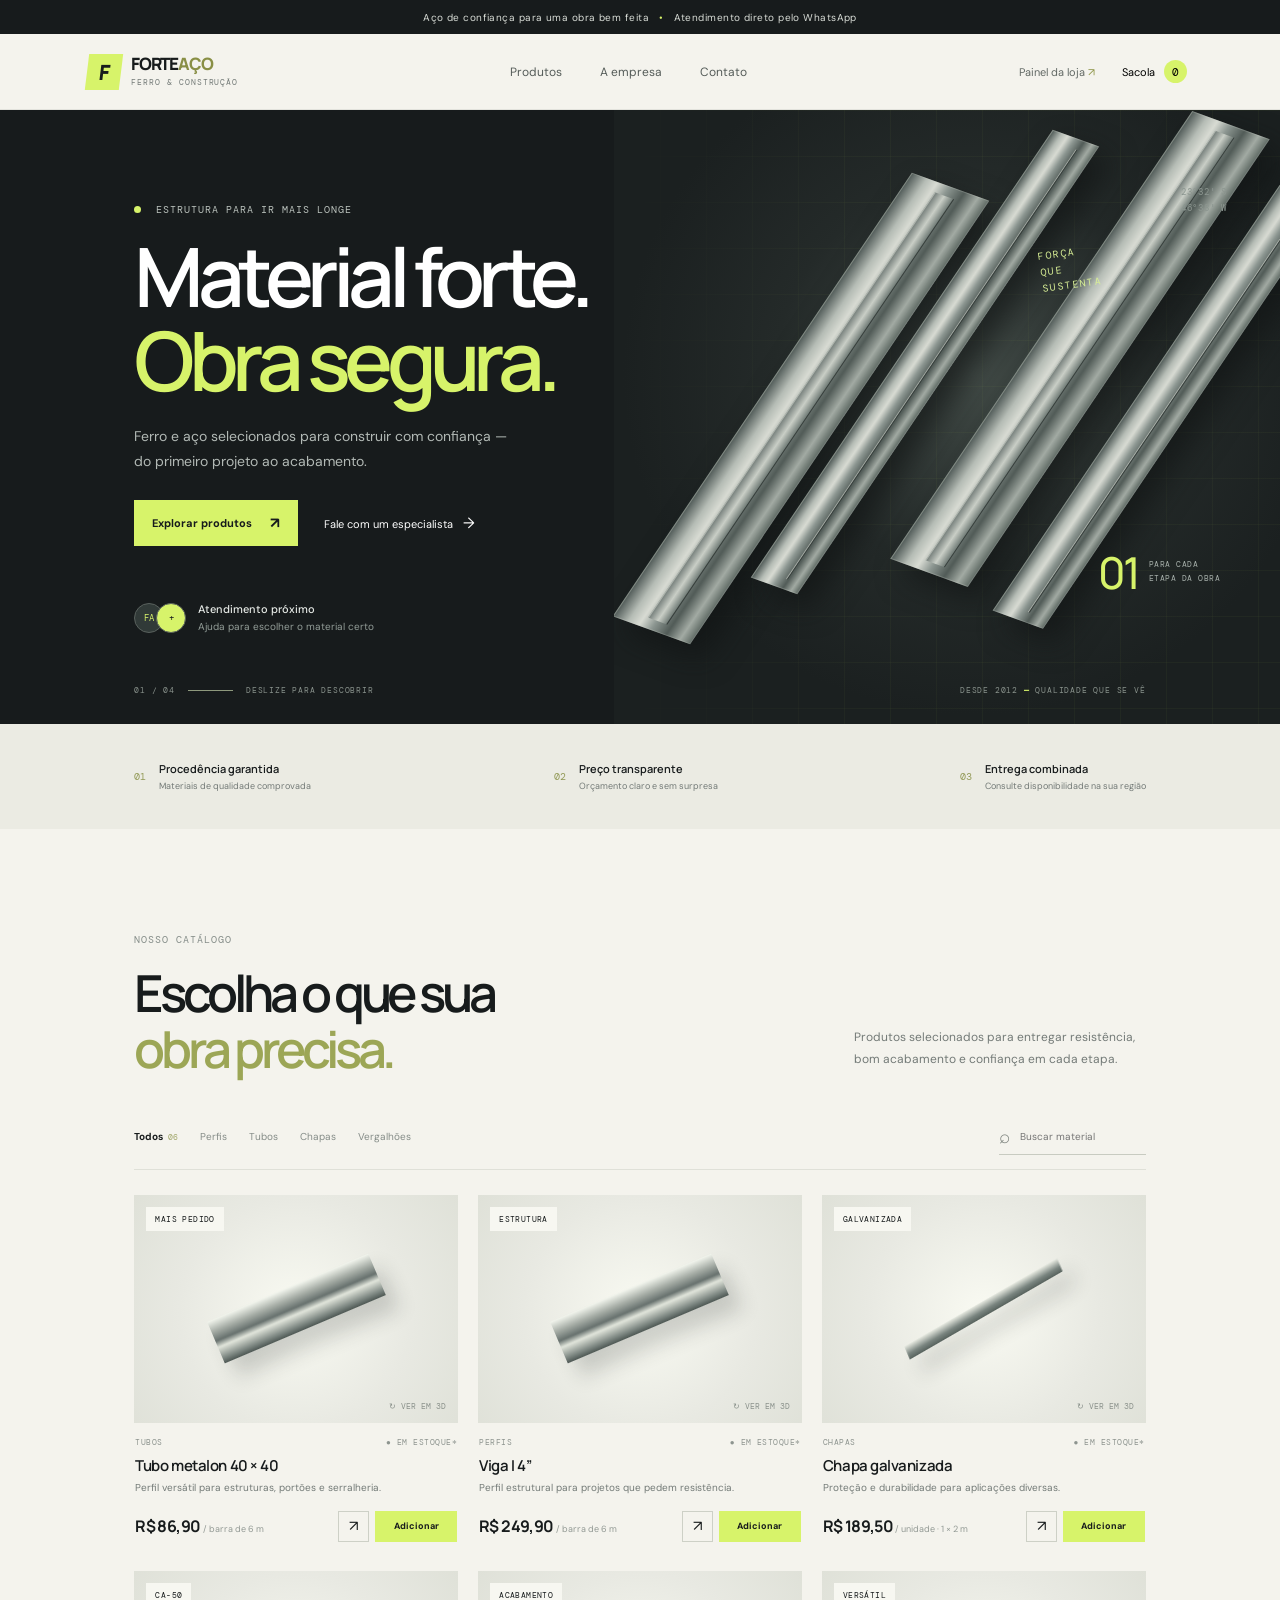
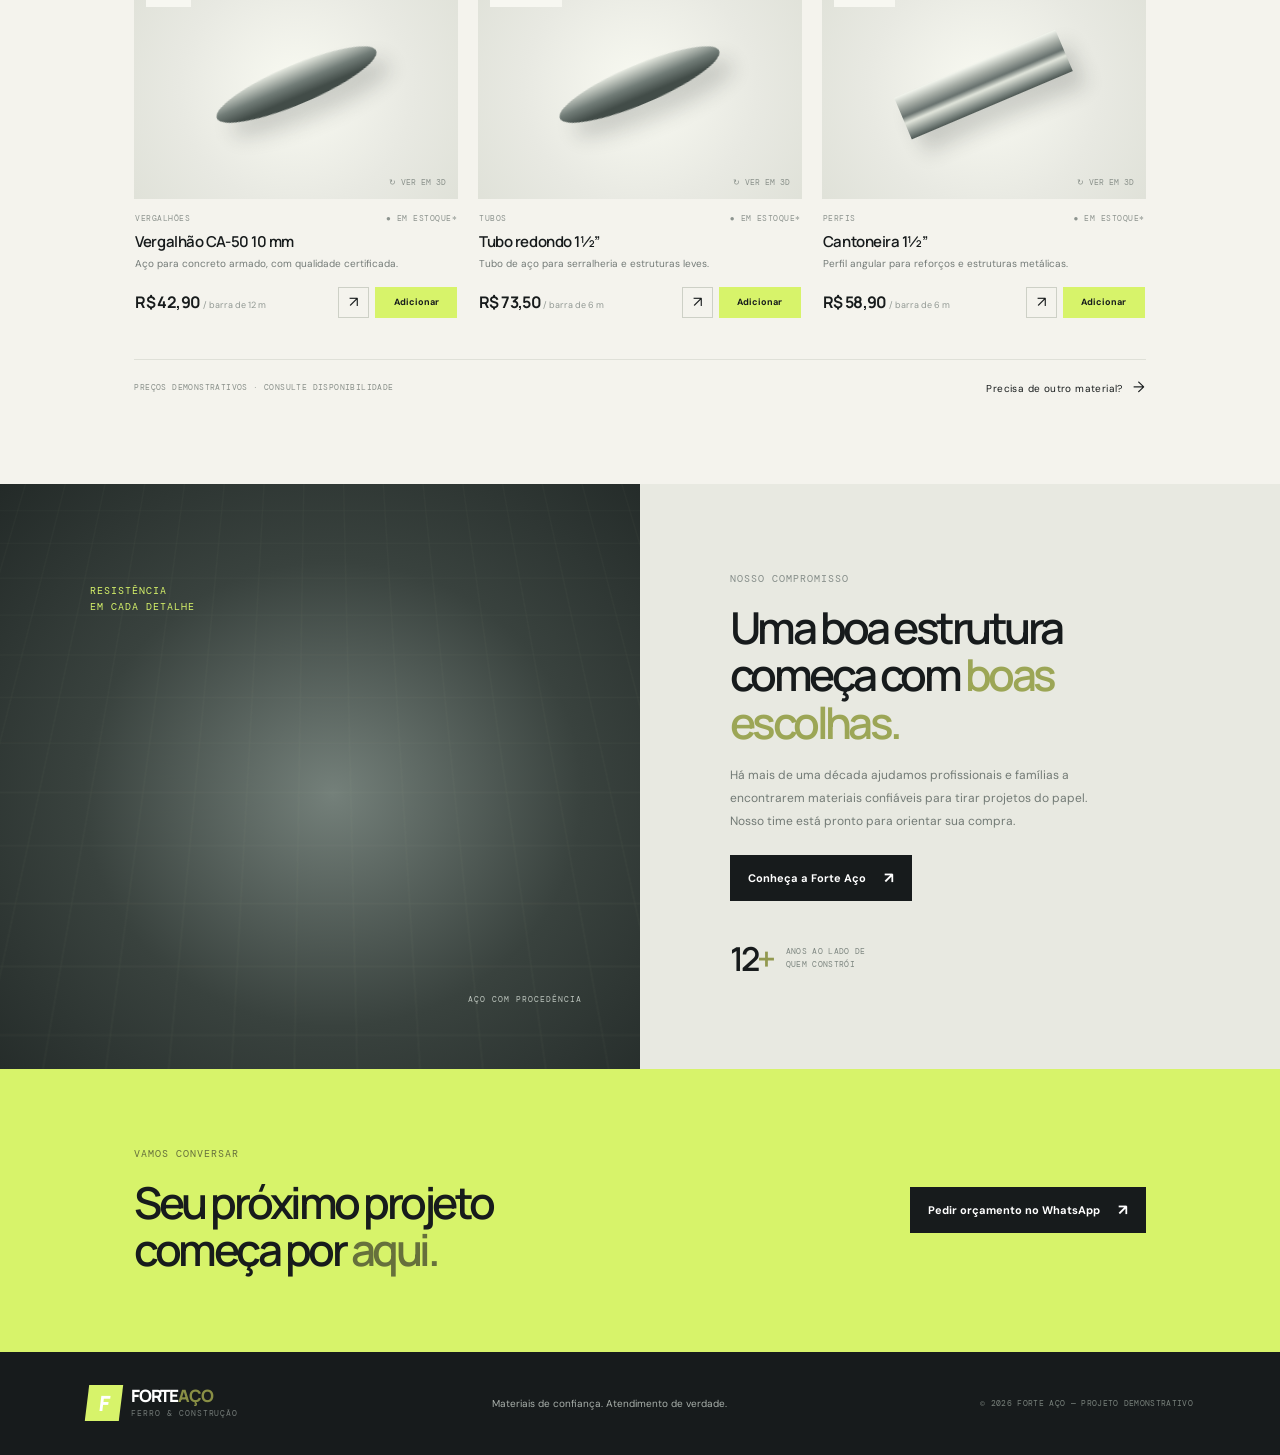
==== index.html @ 0de23368 "Adicionar arquivos iniciais da loja Forte Aço" ====
<!doctype html>
<html lang="pt-BR">
  <head>
    <meta charset="utf-8">
    <meta name="viewport" content="width=device-width, initial-scale=1">
    <meta name="theme-color" content="#171b1c">
    <meta name="description" content="Ferro e aço para sua obra: perfis, tubos, chapas e vergalhões.">
    <title>Forte Aço — materiais para construir</title>
    <link rel="stylesheet" href="style.css">
  </head>
  <body>
    <div class="announcement">
      Aço de confiança para uma obra bem feita <span>•</span> Atendimento direto pelo WhatsApp
    </div>
    <header class="site-header">
      <a class="brand" href="#inicio" aria-label="Forte Aço, início"><span class="brand-mark">F</span><span>FORTE<span class="brand-accent">AÇO</span><small>FERRO &amp; CONSTRUÇÃO</small></span></a>
      <nav class="main-nav" aria-label="Navegação principal">
        <a href="#catalogo">Produtos</a><a href="#sobre">A empresa</a><a href="#contato">Contato</a>
      </nav>
      <div class="header-actions">
        <a class="admin-link" href="admin.html">Painel da loja <span>↗</span></a><button class="cart-button" id="open-cart" aria-label="Abrir carrinho">Sacola <span id="cart-count">0</span></button><button class="menu-toggle" id="menu-toggle" aria-label="Abrir menu">☰</button>
      </div>
    </header>
    <main id="inicio">
      <section class="hero">
        <div class="hero-copy">
          <p class="eyebrow">
            <span></span> ESTRUTURA PARA IR MAIS LONGE
          </p>
          <h1>
            Material forte.<br><em>Obra segura.</em>
          </h1>
          <p class="hero-description">
            Ferro e aço selecionados para construir com confiança — do primeiro projeto ao acabamento.
          </p>
          <div class="hero-actions">
            <a class="button button-lime" href="#catalogo">Explorar produtos <span>↗</span></a><a class="text-link" href="#contato">Fale com um especialista <span>→</span></a>
          </div>
          <div class="hero-note">
            <div class="avatars">
              <span>FA</span><span>+</span>
            </div>
            <p>
              <strong>Atendimento próximo</strong><br>Ajuda para escolher o material certo
            </p>
          </div>
        </div>
        <div class="hero-art" aria-label="Ilustração tridimensional de perfis de aço">
          <div class="art-grid">
          </div>
          <div class="art-stamp">
            FORÇA<br>QUE<br>SUSTENTA
          </div>
          <div class="steel-beam beam-one">
          </div>
          <div class="steel-beam beam-two">
          </div>
          <div class="steel-beam beam-three">
          </div>
          <div class="steel-beam beam-four">
          </div>
          <div class="hero-coordinate">
            23°32' S<br>46°38' W
          </div>
          <div class="hero-counter">
            <strong>01</strong><span>PARA CADA<br>ETAPA DA OBRA</span>
          </div>
        </div>
        <div class="hero-bottom">
          <span>01 / 04</span><span class="scroll-line"></span><span>DESLIZE PARA DESCOBRIR</span><span class="hero-bottom-right">DESDE 2012 <b>—</b> QUALIDADE QUE SE VÊ</span>
        </div>
      </section>
      <section class="trust-strip" aria-label="Vantagens">
        <div>
          <span>01</span>
          <p>
            <strong>Procedência garantida</strong><small>Materiais de qualidade comprovada</small>
          </p>
        </div>
        <div>
          <span>02</span>
          <p>
            <strong>Preço transparente</strong><small>Orçamento claro e sem surpresa</small>
          </p>
        </div>
        <div>
          <span>03</span>
          <p>
            <strong>Entrega combinada</strong><small>Consulte disponibilidade na sua região</small>
          </p>
        </div>
      </section>
      <section class="catalog-section" id="catalogo">
        <div class="section-heading">
          <div>
            <p class="eyebrow">
              NOSSO CATÁLOGO
            </p>
            <h2>
              Escolha o que sua<br><em>obra precisa.</em>
            </h2>
          </div>
          <p class="section-intro">
            Produtos selecionados para entregar resistência, bom acabamento e confiança em cada etapa.
          </p>
        </div>
        <div class="catalog-toolbar">
          <div class="filters" id="filters">
            <button class="filter active" data-category="Todos">Todos <span>06</span></button><button class="filter" data-category="Perfis">Perfis</button><button class="filter" data-category="Tubos">Tubos</button><button class="filter" data-category="Chapas">Chapas</button><button class="filter" data-category="Vergalhões">Vergalhões</button>
          </div>
          <label class="search-box">
            <span>⌕</span><input id="search" type="search" placeholder="Buscar material" aria-label="Buscar material">
          </label>
        </div>
        <div class="product-grid" id="product-grid">
        </div>
        <div class="catalog-footer">
          <span>PREÇOS DEMONSTRATIVOS · CONSULTE DISPONIBILIDADE</span><a class="text-link" href="#contato">Precisa de outro material? <span>→</span></a>
        </div>
      </section>
      <section class="feature-section" id="sobre">
        <div class="feature-image">
          <div class="feature-tag">
            RESISTÊNCIA<br>EM CADA DETALHE
          </div>
          <div class="feature-cube">
            <i></i><i></i><i></i>
          </div>
          <span class="feature-image-label">AÇO COM PROCEDÊNCIA</span>
        </div>
        <div class="feature-copy">
          <p class="eyebrow">
            NOSSO COMPROMISSO
          </p>
          <h2>
            Uma boa estrutura<br>começa com <em>boas escolhas.</em>
          </h2>
          <p>
            Há mais de uma década ajudamos profissionais e famílias a encontrarem materiais confiáveis para tirar projetos do papel. Nosso time está pronto para orientar sua compra.
          </p>
          <a class="button button-dark" href="#contato">Conheça a Forte Aço <span>↗</span></a>
          <div class="feature-stat">
            <strong>12<span>+</span></strong><small>ANOS AO LADO DE<br>QUEM CONSTRÓI</small>
          </div>
        </div>
      </section>
      <section class="contact-section" id="contato">
        <div>
          <p class="eyebrow">
            VAMOS CONVERSAR
          </p>
          <h2>
            Seu próximo projeto<br>começa por <em>aqui.</em>
          </h2>
        </div>
        <a class="button button-lime whatsapp-link" href="#" target="_blank" rel="noreferrer">Pedir orçamento no WhatsApp <span>↗</span></a>
      </section>
    </main>
    <footer class="site-footer">
      <a class="brand brand-footer" href="#inicio"><span class="brand-mark">F</span><span>FORTE<span class="brand-accent">AÇO</span><small>FERRO &amp; CONSTRUÇÃO</small></span></a>
      <p>
        Materiais de confiança. Atendimento de verdade.
      </p>
      <span>© 2026 FORTE AÇO — PROJETO DEMONSTRATIVO</span>
    </footer>
    <div class="overlay" id="overlay" hidden>
    </div>
    <aside class="cart-drawer" id="cart-drawer" aria-label="Seu carrinho" aria-hidden="true">
      <div class="drawer-head">
        <div>
          <p class="eyebrow">
            SUA SELEÇÃO
          </p>
          <h2>
            Carrinho
          </h2>
        </div>
        <button class="icon-button" id="close-cart" aria-label="Fechar carrinho">×</button>
      </div>
      <div class="cart-items" id="cart-items">
      </div>
      <div class="cart-bottom">
        <div class="cart-total">
          <span>Subtotal estimado</span><strong id="cart-total">R$ 0,00</strong>
        </div>
        <p>
          Frete e disponibilidade serão confirmados no atendimento.
        </p>
        <button class="button button-lime" id="whatsapp-checkout">Preencher comanda <span>↗</span></button><button class="payment-note" id="payment-note">Pagamento combinado com o vendedor</button>
      </div>
    </aside>
    <section class="checkout-modal" id="checkout-modal" aria-hidden="true" aria-labelledby="checkout-title">
      <form class="checkout-card" id="checkout-form">
        <div class="drawer-head">
          <div>
            <p class="eyebrow">
              FINALIZAR PEDIDO
            </p>
            <h2 id="checkout-title">
              Dados para a comanda
            </h2>
          </div>
          <button type="button" class="icon-button" id="checkout-close" aria-label="Fechar comanda">×</button>
        </div>
        <p class="checkout-intro">
          Preencha seus dados. Vamos montar a comanda e abrir o WhatsApp do vendedor para você enviar o pedido.
        </p>
        <label>
          Nome completo<input name="customerName" autocomplete="name" maxlength="100" required placeholder="Seu nome">
        </label>
        <label>
          CPF<input name="cpf" inputmode="numeric" autocomplete="off" maxlength="14" required placeholder="000.000.000-00" aria-describedby="cpf-note"><small id="cpf-note">O CPF será incluído na mensagem do pedido e não ficará salvo neste site.</small>
        </label>
        <label>
          Telefone<input name="phone" type="tel" inputmode="tel" autocomplete="tel" maxlength="16" required placeholder="(00) 00000-0000">
        </label>
        <label>
          Forma de pagamento
          <select name="payment" required>
            <option value="">
              Selecione uma opção
            </option>
            <option>
              Pix (combinar com o vendedor)
            </option>
            <option>
              Cartão (combinar com o vendedor)
            </option>
            <option>
              Dinheiro (combinar com o vendedor)
            </option>
            <option>
              Outra forma (combinar com o vendedor)
            </option>
          </select>
        </label>
        <p class="privacy-note">
          Ao continuar, seus dados e o pedido serão inseridos na mensagem do WhatsApp do vendedor. O pagamento será tratado diretamente com ele; este site não cobra o cliente.
        </p>
        <div class="editor-actions">
          <button type="button" class="button button-outline" id="checkout-cancel">Voltar</button><button class="button button-lime" type="submit">Abrir WhatsApp <span>↗</span></button>
        </div>
      </form>
    </section>
    <div class="viewer-modal" id="viewer-modal" aria-hidden="true">
      <button class="viewer-close" id="viewer-close" aria-label="Fechar visualização">×</button>
      <div class="viewer-stage" id="viewer-stage">
        <div class="viewer-object">
          <i></i><i></i><i></i><i></i><i></i><i></i>
        </div>
      </div>
      <div class="viewer-info">
        <p class="eyebrow">
          VISUALIZAÇÃO INTERATIVA
        </p>
        <h2 id="viewer-title">
          Perfil de aço
        </h2>
        <p>
          Arraste o material para girar. Esta representação é ilustrativa e ajuda a explorar o produto em 3D.
        </p>
        <span>ARRASTE PARA GIRAR <b>↔</b></span>
      </div>
    </div>
    <div class="toast" id="toast" role="status">
    </div>
    <script src="app.js"></script>
  </body>
</html>
---- style.css ----
@import url('https://fonts.googleapis.com/css2?family=DM+Mono:wght@400;500&family=DM+Sans:wght@400;500;600;700&family=Manrope:wght@400;500;600;700;800&display=swap');
:root {
  --ink: #171b1c;
  --ink-soft: #252b2c;
  --muted: #737a77;
  --paper: #f4f3ed;
  --white: #fff;
  --lime: #d7f36a;
  --line: #dfe0d8;
  --mono: 'DM Mono',monospace;
  --sans: 'DM Sans',sans-serif;
  --display: 'Manrope',sans-serif
}
* {
  box-sizing: border-box
}
html {
  scroll-behavior: smooth
}
body {
  margin: 0;
  background: var(--paper);
  color: var(--ink);
  font-family: var(--sans);
  font-size: 15px;
  -webkit-font-smoothing: antialiased
}
a {
  color: inherit;
  text-decoration: none
}
button,input,select,textarea {
  font: inherit
}
button {
  cursor: pointer
}
.announcement {
  height: 34px;
  background: var(--ink);
  color: #d9ddd7;
  display: flex;
  justify-content: center;
  align-items: center;
  gap: 10px;
  font-size: 10px;
  letter-spacing: .045em
}
.announcement span {
  color: var(--lime)
}
.site-header {
  height: 76px;
  padding: 0 clamp(22px,6.8vw,104px);
  display: flex;
  align-items: center;
  justify-content: space-between;
  background: var(--paper);
  position: relative;
  z-index: 5;
  border-bottom: 1px solid rgba(23,27,28,.08)
}
.brand {
  display: flex;
  align-items: center;
  gap: 10px;
  font: 800 17px var(--display);
  letter-spacing: -.07em;
  line-height: .93
}
.brand-mark {
  display: grid;
  place-items: center;
  width: 34px;
  height: 36px;
  background: var(--lime);
  font: 800 21px var(--display);
  transform: skew(-7deg)
}
.brand-accent {
  color: #898f45
}
.brand small {
  display: block;
  margin-top: 5px;
  font: 400 8px var(--mono);
  letter-spacing: .12em;
  color: var(--muted)
}
.main-nav {
  display: flex;
  gap: 38px;
  font-size: 12px;
  color: #555c59
}
.main-nav a:hover,.admin-link:hover {
  color: #787f31
}
.header-actions {
  display: flex;
  align-items: center;
  gap: 21px
}
.admin-link {
  font-size: 11px;
  color: #626965
}
.admin-link span {
  color: #90974b
}
.cart-button {
  background: none;
  border: 0;
  font-size: 11px;
  display: flex;
  gap: 9px;
  align-items: center
}
.cart-button span {
  display: grid;
  place-items: center;
  background: var(--lime);
  height: 23px;
  min-width: 23px;
  padding: 0 5px;
  border-radius: 50%;
  font: 11px var(--mono)
}
.menu-toggle {
  display: none;
  background: none;
  border: 0;
  font-size: 20px
}
.hero {
  background: var(--ink);
  color: var(--white);
  min-height: 594px;
  position: relative;
  display: grid;
  grid-template-columns: 1fr 1fr;
  overflow: hidden;
  padding: 70px clamp(22px,10.5vw,160px) 89px clamp(22px,10.5vw,160px)
}
.hero-copy {
  position: relative;
  z-index: 2;
  padding-top: 23px
}
.eyebrow {
  font: 10px var(--mono);
  letter-spacing: .1em;
  color: #858d89;
  margin: 0 0 19px
}
.hero .eyebrow {
  color: #bbc2bd
}
.hero .eyebrow span,.admin-status span {
  display: inline-block;
  width: 7px;
  height: 7px;
  background: var(--lime);
  border-radius: 50%;
  margin-right: 8px
}
.hero h1,.section-heading h2,.feature-copy h2,.contact-section h2,.admin-welcome h1 {
  font: 600 clamp(48px,6.4vw,83px)/1.02 var(--display);
  letter-spacing: -.08em;
  margin: 0
}
.hero h1 em,.section-heading h2 em,.feature-copy h2 em,.contact-section h2 em,.admin-welcome h1 em {
  font-style: normal;
  color: var(--lime)
}
.hero-description {
  max-width: 390px;
  color: #b2b9b5;
  font-size: 14px;
  line-height: 1.8;
  margin: 22px 0 26px
}
.hero-actions {
  display: flex;
  align-items: center;
  gap: 26px
}
.button {
  min-height: 46px;
  padding: 0 18px;
  border: 0;
  display: inline-flex;
  align-items: center;
  justify-content: center;
  gap: 18px;
  font-size: 11px;
  font-weight: 700;
  transition: .2s
}
.button span {
  font-size: 15px
}
.button-lime {
  background: var(--lime);
  color: var(--ink)
}
.button-lime:hover {
  background: #e4fa91;
  transform: translateY(-2px)
}
.button-dark {
  background: var(--ink);
  color: var(--white)
}
.button-dark:hover {
  background: #303738;
  transform: translateY(-2px)
}
.button-outline {
  background: transparent;
  border: 1px solid var(--line)
}
.text-link {
  font-size: 11px;
  color: inherit
}
.text-link span {
  font-size: 15px;
  margin-left: 7px
}
.hero-note {
  display: flex;
  align-items: center;
  gap: 12px;
  margin-top: 54px
}
.avatars {
  display: flex
}
.avatars span {
  width: 30px;
  height: 30px;
  border-radius: 50%;
  display: grid;
  place-items: center;
  font: 9px var(--mono);
  background: #313a38;
  color: var(--lime);
  border: 1px solid #59615d
}
.avatars span+span {
  margin-left: -8px;
  background: var(--lime);
  color: var(--ink)
}
.hero-note p {
  margin: 0;
  color: #939d98;
  font-size: 10px;
  line-height: 1.65
}
.hero-note strong {
  color: #e6eae6;
  font-size: 11px;
  font-weight: 500
}
.hero-art {
  position: absolute;
  right: 0;
  top: 0;
  width: 52%;
  height: 100%;
  overflow: hidden;
  background: radial-gradient(ellipse at 54% 43%,#424b47 0%,#242a29 39%,#1b2020 69%)
}
.art-grid {
  position: absolute;
  inset: 0;
  opacity: .25;
  background-image: linear-gradient(rgba(211,243,106,.15) 1px,transparent 1px),linear-gradient(90deg,rgba(211,243,106,.15) 1px,transparent 1px);
  background-size: 46px 46px;
  mask-image: linear-gradient(90deg,transparent,#000 38%)
}
.steel-beam {
  position: absolute;
  width: 80px;
  height: 480px;
  background: linear-gradient(90deg,#555f5c 0,#b5bcb5 19%,#d8dbd3 33%,#8c9691 49%,#515b57 69%,#a2aaa3 87%,#65706a);
  box-shadow: 18px 10px 28px #101414aa;
  transform: rotate(34deg) skewY(-14deg);
  border: 1px solid #cbd0c640
}
.steel-beam:after {
  content: '';
  position: absolute;
  inset: 10px 29px;
  background: linear-gradient(90deg,#7a837f,#c9cec6,#727d78);
  border-left: 1px solid #e5e8df80;
  border-right: 1px solid #373f3c
}
.beam-one {
  left: 22%;
  top: 5%;
  height: 535px
}
.beam-two {
  left: 43%;
  top: -3%;
  height: 540px;
  width: 48px
}
.beam-three {
  left: 64%;
  top: -5%;
  height: 540px
}
.beam-four {
  left: 79%;
  top: 4%;
  height: 530px;
  width: 52px
}
.art-stamp {
  position: absolute;
  right: 27%;
  top: 22%;
  font: 10px/1.6 var(--mono);
  letter-spacing: .15em;
  color: #d8ef95;
  z-index: 1;
  transform: rotate(-8deg)
}
.hero-coordinate {
  position: absolute;
  right: 8%;
  top: 12%;
  font: 9px/1.8 var(--mono);
  letter-spacing: .08em;
  color: #8c9690
}
.hero-counter {
  position: absolute;
  right: 9%;
  bottom: 20%;
  display: flex;
  align-items: center;
  gap: 11px
}
.hero-counter strong {
  font: 500 44px var(--display);
  letter-spacing: -.07em;
  color: var(--lime)
}
.hero-counter span {
  font: 8px/1.7 var(--mono);
  letter-spacing: .06em;
  color: #a6afaa
}
.hero-bottom {
  position: absolute;
  left: clamp(22px,10.5vw,160px);
  right: clamp(22px,10.5vw,160px);
  bottom: 29px;
  display: flex;
  align-items: center;
  gap: 13px;
  color: #89928c;
  font: 8px var(--mono);
  letter-spacing: .1em
}
.scroll-line {
  display: inline-block;
  width: 45px;
  height: 1px;
  background: #8e997d
}
.hero-bottom-right {
  margin-left: auto
}
.hero-bottom-right b {
  color: var(--lime)
}
.trust-strip {
  min-height: 105px;
  background: #ebebe3;
  padding: 23px clamp(22px,10.5vw,160px);
  display: flex;
  justify-content: space-between;
  align-items: center;
  gap: 25px
}
.trust-strip>div {
  display: flex;
  align-items: center;
  gap: 13px
}
.trust-strip>div>span {
  font: 10px var(--mono);
  color: #929956
}
.trust-strip p {
  margin: 0
}
.trust-strip strong,.trust-strip small {
  display: block
}
.trust-strip strong {
  font: 600 11px var(--display)
}
.trust-strip small {
  font-size: 9px;
  color: var(--muted);
  margin-top: 4px
}
.catalog-section {
  padding: 104px clamp(22px,10.5vw,160px) 87px
}
.section-heading {
  display: flex;
  justify-content: space-between;
  align-items: end
}
.section-heading h2,.feature-copy h2,.contact-section h2 {
  font-size: 51px;
  line-height: 1.08
}
.section-heading h2 em,.feature-copy h2 em,.contact-section h2 em {
  color: #9ca656
}
.section-intro {
  max-width: 290px;
  font-size: 12px;
  line-height: 1.8;
  color: var(--muted);
  margin: 0 2px 5px 20px
}
.catalog-toolbar {
  margin-top: 43px;
  display: flex;
  align-items: center;
  justify-content: space-between;
  border-bottom: 1px solid var(--line);
  padding-bottom: 14px
}
.filters {
  display: flex;
  gap: 22px
}
.filter {
  border: 0;
  background: none;
  padding: 0;
  color: #858c88;
  font-size: 10px
}
.filter.active {
  color: var(--ink);
  font-weight: 700
}
.filter span {
  font: 8px var(--mono);
  margin-left: 3px;
  color: #a1a66a
}
.search-box {
  display: flex;
  align-items: center;
  gap: 8px;
  border-bottom: 1px solid #c8cbc1;
  padding: 5px 0;
  color: #7d837e
}
.search-box span {
  font-size: 19px
}
.search-box input {
  width: 128px;
  border: 0;
  outline: 0;
  background: transparent;
  font-size: 10px
}
.product-grid {
  display: grid;
  grid-template-columns: repeat(3,1fr);
  gap: 29px 20px;
  margin-top: 25px
}
.product-card {
  min-width: 0
}
.product-visual {
  position: relative;
  height: 228px;
  background: #e8e9e1;
  display: grid;
  place-items: center;
  overflow: hidden;
  cursor: pointer
}
.product-visual:before {
  content: '';
  position: absolute;
  inset: 0;
  background: radial-gradient(circle at 50% 52%,#f9faf2 0,#e8e9e2 58%,#dfe1d8 100%)
}
.product-visual:hover .visual-steel {
  transform: rotate(-26deg) rotateY(38deg) translateY(-6px)
}
.product-badge {
  position: absolute;
  left: 12px;
  top: 12px;
  background: #f7f7f1;
  padding: 7px 9px;
  font: 8px var(--mono);
  letter-spacing: .05em;
  z-index: 2
}
.visual-hint {
  position: absolute;
  right: 12px;
  bottom: 12px;
  font: 8px var(--mono);
  color: #8a918b
}
.visual-steel {
  position: relative;
  z-index: 1;
  width: 185px;
  height: 45px;
  background: linear-gradient(180deg,#f2f5ed 0,#a6ada6 25%,#67716e 47%,#e1e5db 62%,#7b8580 88%,#4e5854);
  box-shadow: 8px 18px 20px #252b2c31;
  transform: rotate(-23deg) rotateY(19deg);
  transition: .5s;
  transform-style: preserve-3d
}
.visual-steel:before,.visual-steel:after {
  content: '';
  position: absolute;
  left: -12px;
  width: calc(100% + 24px);
  height: 21px;
  background: linear-gradient(90deg,#46514c,#d2d7ce 15%,#909a94 47%,#d1d6cd 70%,#56615c);
  transform: translateZ(-16px);
  box-shadow: 0 4px 7px #252b2c25
}
.visual-steel:before {
  top: -18px
}
.visual-steel:after {
  bottom: -18px
}
.visual-steel.round {
  width: 183px;
  height: 39px;
  border-radius: 50%;
  background: linear-gradient(180deg,#e3e7de,#727d78 47%,#424c48 80%)
}
.visual-steel.flat {
  width: 175px;
  height: 14px;
  background: linear-gradient(180deg,#e5e8df,#7a8580 60%,#57625d);
  transform: rotate(-23deg) skewY(-7deg)
}
.visual-steel.mesh {
  background: repeating-linear-gradient(0deg,#78827d 0px,#77817b 2px,#c2c9be 4px,#666f6a 6px);
  height: 25px
}
.product-copy {
  padding: 14px 1px 0
}
.product-meta {
  display: flex;
  justify-content: space-between;
  align-items: center;
  font: 8px var(--mono);
  letter-spacing: .06em;
  color: #8d948f
}
.product-copy h3 {
  font: 600 15px var(--display);
  letter-spacing: -.03em;
  margin: 8px 0 5px
}
.product-copy>p {
  font-size: 10px;
  color: var(--muted);
  margin: 0
}
.product-purchase {
  display: flex;
  align-items: center;
  justify-content: space-between;
  margin-top: 17px
}
.product-price {
  font: 700 16px var(--display);
  letter-spacing: -.04em
}
.product-price small {
  font: 9px var(--sans);
  color: #929994;
  letter-spacing: 0
}
.product-actions {
  display: flex;
  gap: 6px
}
.small-button {
  width: 31px;
  height: 31px;
  border: 1px solid #cdd0c6;
  background: transparent;
  color: var(--ink);
  font-size: 15px
}
.small-button:hover {
  background: var(--lime);
  border-color: var(--lime)
}
.catalog-footer {
  display: flex;
  justify-content: space-between;
  align-items: center;
  border-top: 1px solid var(--line);
  margin-top: 41px;
  padding-top: 17px;
  color: #8a918b;
  font: 8px var(--mono);
  letter-spacing: .05em
}
.catalog-footer .text-link {
  font: 10px var(--sans);
  color: var(--ink)
}
.feature-section {
  display: grid;
  grid-template-columns: 1fr 1fr;
  min-height: 482px;
  background: #e8e9e1
}
.feature-image {
  min-height: 482px;
  position: relative;
  overflow: hidden;
  background: radial-gradient(ellipse at 52% 53%,#74807a,#39423e 53%,#232a28 100%)
}
.feature-image:before {
  content: '';
  position: absolute;
  inset: 0;
  opacity: .25;
  background-image: linear-gradient(#c9d79d1c 1px,transparent 1px),linear-gradient(90deg,#c9d79d1c 1px,transparent 1px);
  background-size: 38px 38px;
  transform: perspective(300px) rotateX(13deg) scale(1.35)
}
.feature-cube {
  position: absolute;
  left: 50%;
  top: 50%;
  width: 176px;
  height: 176px;
  transform: translate(-50%,-50%) rotate(-28deg) skewY(7deg);
  transform-style: preserve-3d;
  filter: drop-shadow(22px 25px 14px #1015136b)
}
.feature-cube i {
  position: absolute;
  inset: 0;
  border: 17px solid #aeb8ae;
  background: linear-gradient(135deg,#c8d0c4 0,#69756f 48%,#47534e 100%)
}
.feature-cube i:nth-child(2) {
  transform: translateZ(28px);
  border-color: #d6ddd1
}
.feature-cube i:nth-child(3) {
  transform: translateZ(-28px);
  border-color: #6a746f
}
.feature-cube i:nth-child(n+4) {
  inset: 18px;
  border-width: 8px;
  border-color: #38423e;
  transform: rotate(45deg) scale(.62)
}
.feature-tag {
  position: absolute;
  left: 14%;
  top: 17%;
  font: 10px/1.6 var(--mono);
  color: var(--lime);
  letter-spacing: .1em
}
.feature-image-label {
  position: absolute;
  right: 9%;
  bottom: 11%;
  font: 8px var(--mono);
  color: #bdc5be;
  letter-spacing: .13em
}
.feature-copy {
  position: relative;
  padding: 88px clamp(30px,7vw,102px);
  align-self: center
}
.feature-copy h2 {
  font-size: 44px
}
.feature-copy>p:not(.eyebrow) {
  max-width: 390px;
  color: #727a75;
  font-size: 12px;
  line-height: 1.9;
  margin: 18px 0 22px
}
.feature-stat {
  display: flex;
  align-items: center;
  gap: 12px;
  margin-top: 35px
}
.feature-stat strong {
  font: 600 33px var(--display);
  letter-spacing: -.08em
}
.feature-stat strong span {
  color: #929950
}
.feature-stat small {
  font: 8px/1.6 var(--mono);
  color: #7e8781;
  letter-spacing: .04em
}
.contact-section {
  padding: 78px clamp(22px,10.5vw,160px);
  display: flex;
  align-items: center;
  justify-content: space-between;
  background: #d7f36a
}
.contact-section .eyebrow {
  color: #66703c
}
.contact-section h2 {
  font-size: 44px
}
.contact-section h2 em {
  color: #66703c
}
.contact-section .button {
  background: var(--ink);
  color: var(--white)
}
.site-footer {
  padding: 32px clamp(22px,6.8vw,104px);
  min-height: 103px;
  background: var(--ink);
  color: #aab1ac;
  display: flex;
  justify-content: space-between;
  align-items: center
}
.brand-footer {
  color: #fff
}
.site-footer>p {
  font-size: 10px
}
.site-footer>span {
  font: 8px var(--mono);
  letter-spacing: .04em;
  color: #78817b
}
.overlay {
  position: fixed;
  inset: 0;
  background: #101413a8;
  z-index: 10
}
.cart-drawer {
  position: fixed;
  right: 0;
  top: 0;
  height: 100%;
  width: min(440px,100%);
  background: var(--paper);
  z-index: 11;
  padding: 28px;
  display: flex;
  flex-direction: column;
  transform: translateX(103%);
  transition: transform .3s ease
}
.cart-drawer.open {
  transform: translateX(0)
}
.drawer-head {
  display: flex;
  justify-content: space-between;
  align-items: center;
  border-bottom: 1px solid var(--line);
  padding-bottom: 17px
}
.drawer-head .eyebrow {
  margin-bottom: 7px
}
.drawer-head h2 {
  font: 600 24px var(--display);
  margin: 0;
  letter-spacing: -.06em
}
.icon-button {
  border: 0;
  background: none;
  font-size: 26px;
  line-height: 1;
  color: #555
}
.cart-items {
  overflow: auto;
  flex: 1
}
.cart-row {
  display: grid;
  grid-template-columns: 55px 1fr auto;
  gap: 12px;
  align-items: center;
  padding: 16px 0;
  border-bottom: 1px solid var(--line)
}
.cart-thumb {
  width: 55px;
  height: 50px;
  background: #e6e8df;
  display: grid;
  place-items: center;
  color: #68726e;
  font-size: 17px
}
.cart-row h3 {
  font: 600 11px var(--display);
  margin: 0 0 5px
}
.cart-row p {
  font-size: 9px;
  color: var(--muted);
  margin: 0
}
.qty-control {
  display: flex;
  align-items: center;
  gap: 8px;
  margin-top: 8px
}
.qty-control button {
  border: 1px solid var(--line);
  background: transparent;
  width: 21px;
  height: 21px
}
.cart-row>strong {
  font: 600 11px var(--display)
}
.cart-bottom {
  border-top: 1px solid var(--line);
  padding-top: 17px
}
.cart-total {
  display: flex;
  justify-content: space-between;
  font-size: 11px
}
.cart-total strong {
  font: 700 19px var(--display)
}
.cart-bottom>p {
  color: var(--muted);
  font-size: 9px;
  margin: 10px 0 17px
}
.cart-bottom .button {
  width: 100%
}
.payment-note {
  display: block;
  border: 0;
  background: none;
  margin: 13px auto 0;
  color: #868d88;
  font-size: 9px;
  text-decoration: underline
}
.viewer-modal {
  position: fixed;
  z-index: 13;
  inset: 0;
  background: var(--paper);
  display: none;
  grid-template-columns: 1.3fr .7fr;
  align-items: center;
  padding: 50px 9vw
}
.viewer-modal.open {
  display: grid
}
.viewer-close {
  position: absolute;
  right: 35px;
  top: 30px;
  border: 0;
  background: none;
  font-size: 30px
}
.viewer-stage {
  height: 75vh;
  min-height: 360px;
  display: grid;
  place-items: center;
  perspective: 1000px;
  background: radial-gradient(circle,#fbfcf5,#e2e4db 70%);
  overflow: hidden;
  cursor: grab
}
.viewer-stage:active {
  cursor: grabbing
}
.viewer-object {
  position: relative;
  width: 150px;
  height: 360px;
  transform-style: preserve-3d;
  transform: rotateX(-18deg) rotateY(-31deg);
  transition: transform .08s linear
}
.viewer-object i {
  position: absolute;
  inset: 0;
  background: linear-gradient(90deg,#5b6661,#e0e5da 22%,#959e98 48%,#e1e5dc 71%,#56615c);
  transform: translateZ(28px)
}
.viewer-object i:nth-child(2) {
  transform: rotateY(90deg) translateZ(122px);
  width: 56px;
  background: linear-gradient(90deg,#59635e,#bac2b9,#65706a)
}
.viewer-object i:nth-child(3) {
  transform: rotateY(-90deg) translateZ(28px);
  width: 56px;
  background: linear-gradient(90deg,#424d48,#a7b0a6,#53605a)
}
.viewer-object i:nth-child(4) {
  transform: rotateY(180deg) translateZ(28px)
}
.viewer-object i:nth-child(5) {
  transform: rotateX(90deg) translateZ(28px);
  height: 56px;
  top: -28px;
  background: #c0c8be
}
.viewer-object i:nth-child(6) {
  transform: rotateX(-90deg) translateZ(332px);
  height: 56px;
  top: auto;
  bottom: -28px;
  background: #67726c
}
.viewer-info {
  padding: 30px 20px 30px 55px
}
.viewer-info h2 {
  font: 600 32px var(--display);
  margin: 0 0 12px;
  letter-spacing: -.06em
}
.viewer-info>p:not(.eyebrow) {
  font-size: 12px;
  color: var(--muted);
  line-height: 1.8;
  max-width: 320px
}
.viewer-info>span {
  display: block;
  margin-top: 37px;
  font: 9px var(--mono);
  letter-spacing: .05em;
  color: #777f79
}
.viewer-info>span b {
  color: #a2a85f;
  margin-left: 9px
}
.toast {
  position: fixed;
  z-index: 20;
  left: 50%;
  bottom: 25px;
  transform: translate(-50%,20px);
  padding: 12px 17px;
  background: var(--ink);
  color: white;
  font-size: 11px;
  opacity: 0;
  pointer-events: none;
  transition: .25s
}
.toast.show {
  opacity: 1;
  transform: translate(-50%,0)
}
.admin-body {
  min-height: 100vh
}
.admin-header {
  background: var(--ink);
  color: white;
  border: 0
}
.admin-header .brand-accent {
  color: var(--lime)
}
.admin-header .brand small {
  color: #9ca59f
}
.admin-header .admin-link {
  color: #d5dbd6
}
.admin-main {
  max-width: 1040px;
  margin: 0 auto;
  padding: 76px 24px 90px
}
.admin-welcome {
  display: flex;
  align-items: end;
  justify-content: space-between
}
.admin-welcome h1 {
  font-size: 57px
}
.admin-welcome h1 em {
  color: #9ca656
}
.admin-welcome>div>p:not(.eyebrow) {
  max-width: 460px;
  font-size: 12px;
  line-height: 1.8;
  color: var(--muted);
  margin: 14px 0 0
}
.admin-status {
  font: 9px var(--mono);
  letter-spacing: .04em;
  color: #6e766f;
  padding-bottom: 10px
}
.admin-status span {
  background: #a9bd55
}
.demo-banner {
  margin: 29px 0;
  background: #e6ebd4;
  border-left: 3px solid #9ca656;
  padding: 14px 17px;
  display: flex;
  gap: 18px;
  align-items: center;
  font-size: 10px;
  color: #676e57
}
.demo-banner strong {
  white-space: nowrap;
  color: #333921;
  font-size: 11px
}
.admin-card {
  background: #fff;
  padding: 27px 30px
}
.admin-card-heading {
  display: flex;
  align-items: center;
  justify-content: space-between;
  padding-bottom: 17px;
  border-bottom: 1px solid var(--line)
}
.admin-card-heading .eyebrow {
  margin-bottom: 7px
}
.admin-card-heading h2 {
  font: 600 24px var(--display);
  margin: 0;
  letter-spacing: -.06em
}
.admin-card-heading h2 span {
  font: 10px var(--mono);
  color: #90984c;
  margin-left: 5px
}
.admin-product-row {
  display: grid;
  grid-template-columns: 58px 1fr 110px 80px 105px;
  align-items: center;
  gap: 14px;
  padding: 13px 0;
  border-bottom: 1px solid #ecece6
}
.admin-thumb {
  width: 58px;
  height: 48px;
  background: #e9ebe2;
  display: grid;
  place-items: center;
  overflow: hidden;
  color: #8a938d;
  font-size: 16px
}
.admin-thumb img {
  width: 100%;
  height: 100%;
  object-fit: cover
}
.admin-product-name {
  font: 600 12px var(--display)
}
.admin-product-name small {
  display: block;
  font: 9px var(--sans);
  color: #909791;
  margin-top: 4px
}
.admin-product-price {
  font: 600 12px var(--display)
}
.admin-product-price small {
  display: block;
  font: 9px var(--sans);
  color: #929994;
  margin-top: 3px
}
.row-actions {
  display: flex;
  gap: 6px;
  justify-content: flex-end
}
.row-actions button {
  width: 30px;
  height: 30px;
  border: 1px solid var(--line);
  background: white;
  color: #626a64
}
.row-actions button:hover {
  background: var(--lime)
}
.admin-learning {
  display: flex;
  gap: 18px;
  align-items: flex-start;
  margin-top: 28px;
  padding: 23px;
  background: #e9eae2
}
.learning-icon {
  font-size: 25px;
  color: #92994e
}
.admin-learning .eyebrow {
  margin: 3px 0 8px
}
.admin-learning h2 {
  font: 600 17px var(--display);
  margin: 0
}
.admin-learning div>p:last-child {
  font-size: 10px;
  line-height: 1.8;
  color: var(--muted);
  max-width: 620px;
  margin: 8px 0 0
}
.editor-modal {
  display: none;
  position: fixed;
  z-index: 15;
  inset: 0;
  background: #131817aa;
  align-items: center;
  justify-content: center;
  padding: 20px
}
.editor-modal.open {
  display: flex
}
.editor-card {
  width: min(540px,100%);
  max-height: 90vh;
  overflow: auto;
  background: var(--paper);
  padding: 25px
}
.editor-card>.drawer-head {
  margin-bottom: 19px
}
.editor-card label {
  display: block;
  font-size: 10px;
  font-weight: 700;
  margin-bottom: 13px
}
.editor-card input,.editor-card select,.editor-card textarea {
  display: block;
  width: 100%;
  margin-top: 6px;
  border: 1px solid #d7d9d0;
  background: #fff;
  padding: 11px;
  font-size: 11px;
  outline: 0
}
.editor-card input:focus,.editor-card select:focus,.editor-card textarea:focus {
  border-color: #9ca656
}
.editor-card textarea {
  resize: vertical
}
.editor-row {
  display: grid;
  grid-template-columns: 1fr 1fr;
  gap: 12px
}
.upload-label input {
  padding: 8px
}
.upload-label small {
  display: block;
  font-size: 9px;
  font-weight: 400;
  color: var(--muted);
  margin-top: 6px
}
.editor-actions {
  display: flex;
  justify-content: flex-end;
  gap: 9px;
  margin-top: 20px
}
@media (max-width:800px) {
  .site-header {
    padding: 0 23px
  }
  .main-nav {
    gap: 20px
  }
  .hero {
    padding-left: 8vw
  }
  .hero-bottom {
    left: 8vw
  }
  .hero-art {
    width: 54%;
    opacity: .83
  }
  .hero h1 {
    font-size: 64px
  }
  .trust-strip {
    padding-left: 8vw;
    padding-right: 8vw
  }
  .catalog-section {
    padding: 80px 8vw
  }
  .product-grid {
    grid-template-columns: repeat(2,1fr)
  }
  .feature-copy {
    padding: 55px 7vw
  }
  .feature-copy h2 {
    font-size: 36px
  }
  .contact-section {
    padding: 65px 8vw
  }
  .site-footer {
    padding: 27px 5vw
  }
  .admin-main {
    padding-top: 55px
  }
}
@media (max-width:580px) {
  .announcement {
    font-size: 8px
  }
  .site-header {
    height: 66px;
    padding: 0 17px
  }
  .main-nav {
    display: none;
    position: absolute;
    left: 0;
    right: 0;
    top: 66px;
    background: var(--paper);
    padding: 18px;
    flex-direction: column;
    gap: 17px;
    border-bottom: 1px solid var(--line)
  }
  .main-nav.open {
    display: flex
  }
  .header-actions {
    gap: 13px
  }
  .admin-link {
    font-size: 0
  }
  .admin-link span {
    font-size: 14px
  }
  .menu-toggle {
    display: block
  }
  .hero {
    min-height: 690px;
    padding: 61px 23px 85px;
    display: block
  }
  .hero-copy {
    padding-top: 5px
  }
  .hero h1 {
    font-size: 59px
  }
  .hero-description {
    font-size: 12px;
    max-width: 330px
  }
  .hero-actions {
    gap: 16px
  }
  .hero-actions .button {
    padding: 0 13px
  }
  .hero-actions .text-link {
    font-size: 9px
  }
  .hero-note {
    margin-top: 28px
  }
  .hero-art {
    top: 310px;
    width: 100%;
    height: 360px;
    opacity: .72
  }
  .steel-beam {
    height: 400px
  }
  .beam-one {
    left: 10%;
    top: -3%
  }
  .beam-two {
    left: 34%;
    top: -8%
  }
  .beam-three {
    left: 58%;
    top: -6%
  }
  .beam-four {
    left: 78%;
    top: 0
  }
  .art-stamp {
    top: 31%;
    right: 27%
  }
  .hero-counter {
    bottom: 13%
  }
  .hero-bottom {
    left: 23px;
    right: 23px;
    bottom: 19px
  }
  .hero-bottom-right {
    display: none
  }
  .trust-strip {
    padding: 22px 23px;
    display: grid;
    grid-template-columns: 1fr;
    gap: 16px
  }
  .trust-strip>div {
    gap: 12px
  }
  .catalog-section {
    padding: 66px 20px
  }
  .section-heading {
    display: block
  }
  .section-heading h2 {
    font-size: 43px
  }
  .section-intro {
    margin: 15px 0 0;
    max-width: 340px;
    font-size: 11px
  }
  .catalog-toolbar {
    margin-top: 29px;
    align-items: flex-end;
    gap: 15px
  }
  .filters {
    gap: 13px;
    overflow: auto;
    padding-bottom: 3px;
    max-width: 72%
  }
  .filter {
    white-space: nowrap;
    font-size: 9px
  }
  .search-box input {
    width: 75px
  }
  .product-grid {
    grid-template-columns: 1fr 1fr;
    gap: 22px 12px
  }
  .product-visual {
    height: 165px
  }
  .visual-steel {
    width: 130px
  }
  .product-copy h3 {
    font-size: 12px
  }
  .product-copy>p {
    font-size: 9px;
    min-height: 26px
  }
  .product-meta {
    font-size: 7px
  }
  .product-price {
    font-size: 13px
  }
  .product-price small {
    font-size: 8px
  }
  .product-purchase {
    align-items: flex-end
  }
  .product-actions {
    gap: 3px
  }
  .small-button {
    width: 27px;
    height: 27px
  }
  .catalog-footer {
    font-size: 7px;
    gap: 15px;
    align-items: flex-start
  }
  .catalog-footer .text-link {
    font-size: 9px;
    text-align: right
  }
  .feature-section {
    grid-template-columns: 1fr
  }
  .feature-image {
    min-height: 310px
  }
  .feature-copy {
    padding: 49px 25px
  }
  .feature-copy h2 {
    font-size: 36px
  }
  .contact-section {
    padding: 49px 23px;
    display: block
  }
  .contact-section h2 {
    font-size: 37px
  }
  .contact-section .button {
    margin-top: 22px
  }
  .site-footer {
    padding: 25px 20px;
    display: grid;
    grid-template-columns: 1fr auto;
    gap: 13px
  }
  .site-footer>p {
    grid-column: 1/-1;
    grid-row: 2;
    margin: 0
  }
  .site-footer>span {
    grid-column: 1/-1;
    grid-row: 3
  }
  .viewer-modal.open {
    display: block;
    padding: 60px 20px
  }
  .viewer-stage {
    height: 55vh;
    min-height: 290px
  }
  .viewer-object {
    transform: scale(.68) rotateX(-18deg) rotateY(-31deg)
  }
  .viewer-info {
    padding: 22px 5px
  }
  .viewer-info h2 {
    font-size: 25px
  }
  .viewer-info>p:not(.eyebrow) {
    margin: 7px 0
  }
  .viewer-info>span {
    margin-top: 13px
  }
  .viewer-close {
    right: 19px;
    top: 12px
  }
  .admin-main {
    padding: 45px 15px 60px
  }
  .admin-welcome {
    display: block
  }
  .admin-welcome h1 {
    font-size: 48px
  }
  .admin-status {
    margin-top: 17px
  }
  .demo-banner {
    align-items: flex-start;
    flex-direction: column;
    gap: 5px;
    line-height: 1.6
  }
  .admin-card {
    padding: 20px 15px
  }
  .admin-card-heading {
    align-items: flex-end;
    gap: 10px
  }
  .admin-card-heading .button {
    min-height: 39px;
    padding: 0 11px;
    font-size: 9px
  }
  .admin-product-row {
    grid-template-columns: 45px 1fr auto;
    gap: 10px
  }
  .admin-thumb {
    width: 45px;
    height: 42px
  }
  .admin-product-price {
    grid-column: 2;
    grid-row: 2;
    margin-top: -8px
  }
  .admin-product-row .row-unit {
    grid-column: 1/3;
    grid-row: 2;
    padding-left: 55px;
    font-size: 9px;
    color: var(--muted)
  }
  .row-actions {
    grid-column: 3;
    grid-row: 1/3
  }
  .admin-product-name {
    font-size: 11px
  }
  .editor-card {
    padding: 20px
  }
  .editor-actions .button {
    padding: 0 12px;
    font-size: 10px
  }
}
@media (prefers-reduced-motion:reduce) {
  * {
    scroll-behavior: auto!important;
    transition: none!important
  }
}
/* Checkout: formulário da comanda enviada pelo próprio cliente ao WhatsApp. */
.checkout-modal {
  display: none;
  position: fixed;
  z-index: 16;
  inset: 0;
  background: #101413b8;
  align-items: center;
  justify-content: center;
  padding: 18px;
  overflow: auto
}
.checkout-modal.open {
  display: flex
}
.checkout-card {
  width: min(500px,100%);
  max-height: 94vh;
  overflow: auto;
  background: var(--paper);
  padding: 25px
}
.checkout-card>.drawer-head {
  margin-bottom: 15px
}
.checkout-intro {
  font-size: 11px;
  line-height: 1.7;
  color: var(--muted);
  margin: 0 0 18px
}
.checkout-card label {
  display: block;
  font-size: 10px;
  font-weight: 700;
  margin: 0 0 13px
}
.checkout-card input,.checkout-card select {
  display: block;
  width: 100%;
  margin-top: 6px;
  border: 1px solid #d7d9d0;
  background: #fff;
  padding: 12px;
  font-size: 12px;
  outline: 0;
  border-radius: 0
}
.checkout-card input:focus,.checkout-card select:focus {
  border-color: #9ca656
}
.checkout-card label small {
  display: block;
  font-size: 9px;
  font-weight: 400;
  color: var(--muted);
  margin-top: 6px;
  line-height: 1.5
}
.privacy-note {
  padding: 12px;
  background: #e9eae2;
  color: #626a64;
  font-size: 9px;
  line-height: 1.65;
  margin: 5px 0 14px
}
.checkout-card .editor-actions {
  margin-top: 15px
}
.checkout-card .editor-actions .button:last-child {
  flex: 1
}
@media (max-width:580px) {
  .checkout-modal {
    padding: 10px;
    align-items: flex-end
  }
  .checkout-card {
    max-height: 94dvh;
    padding: 19px
  }
  .checkout-card .drawer-head h2 {
    font-size: 21px
  }
  .checkout-card .editor-actions .button {
    min-height: 44px
  }
}
/* Botão de compra com rótulo claro na vitrine. */
.product-add-button {
  width: auto;
  min-width: 82px;
  padding: 0 10px;
  border-color: var(--lime);
  background: var(--lime);
  font-size: 9px;
  font-weight: 700;
}
@media (max-width: 580px) {
  .product-add-button {
    min-width: 74px;
    padding: 0 7px;
    font-size: 8px;
  }
}
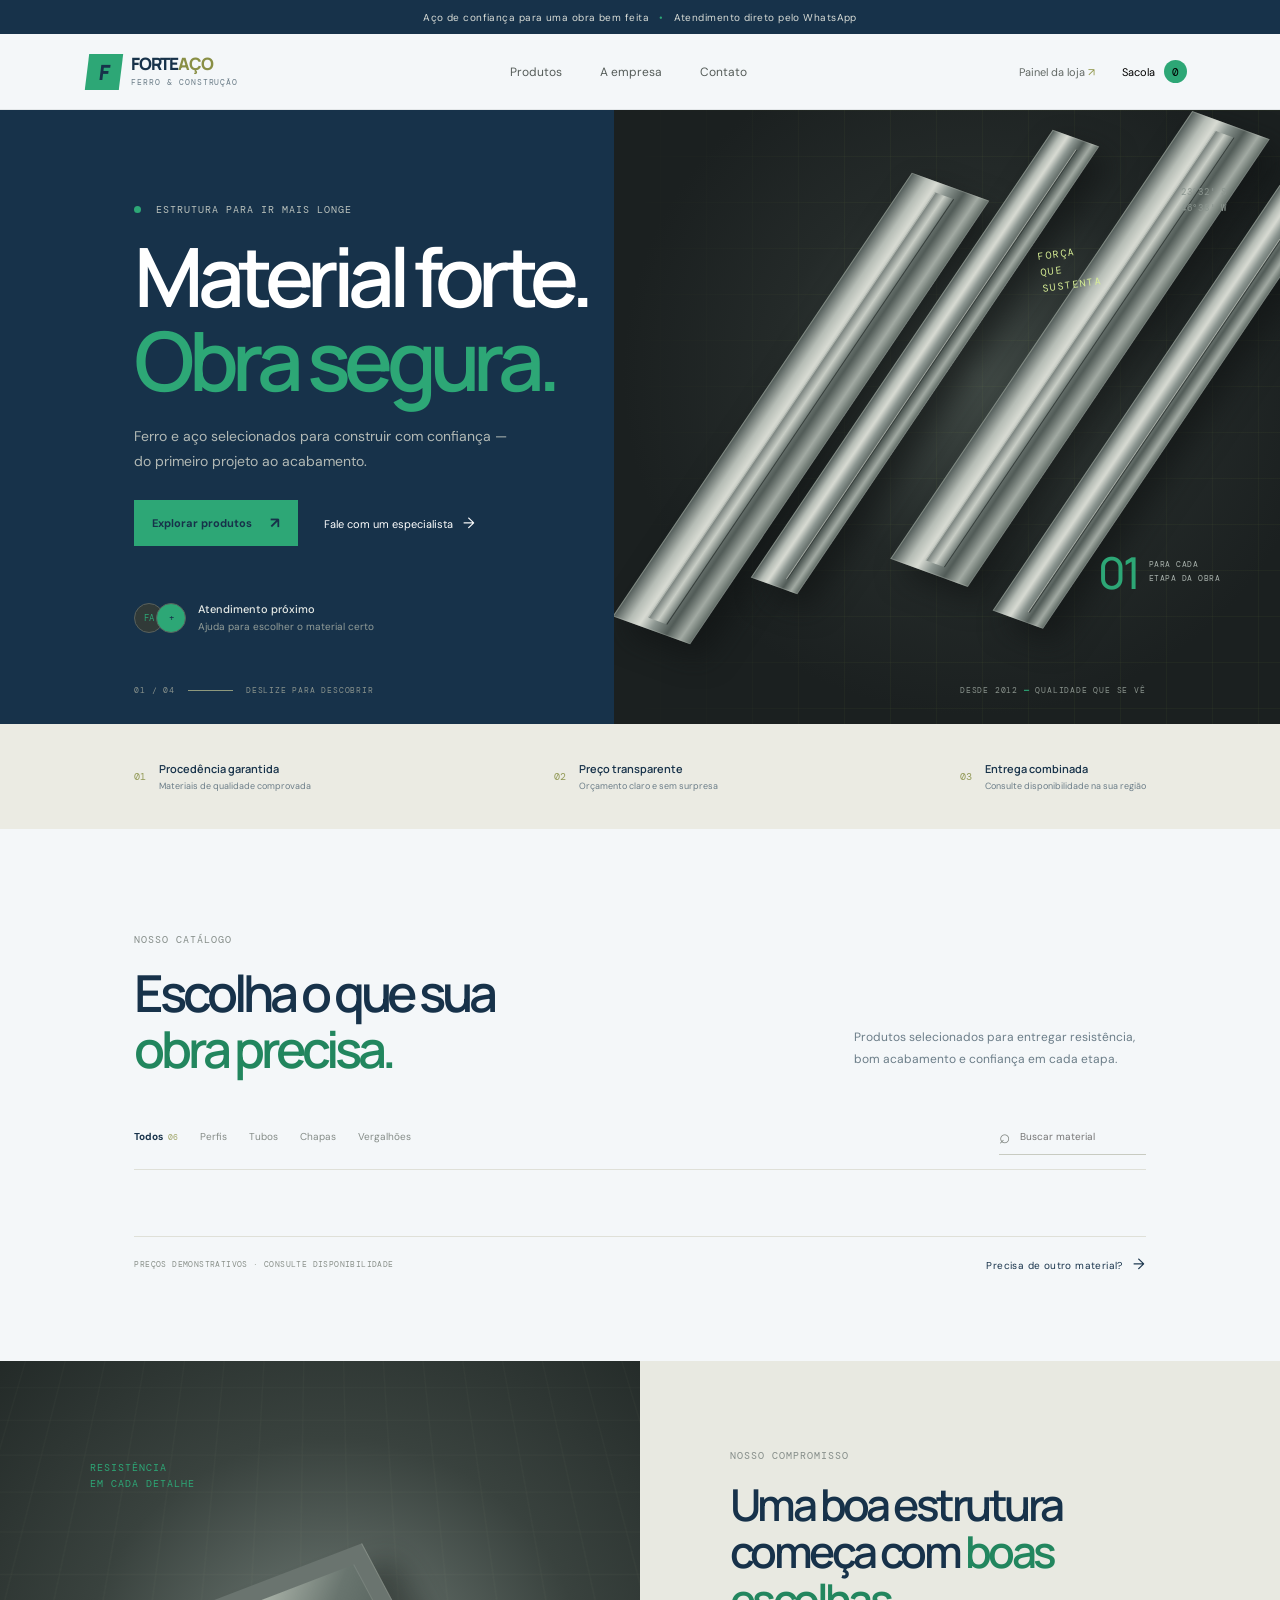
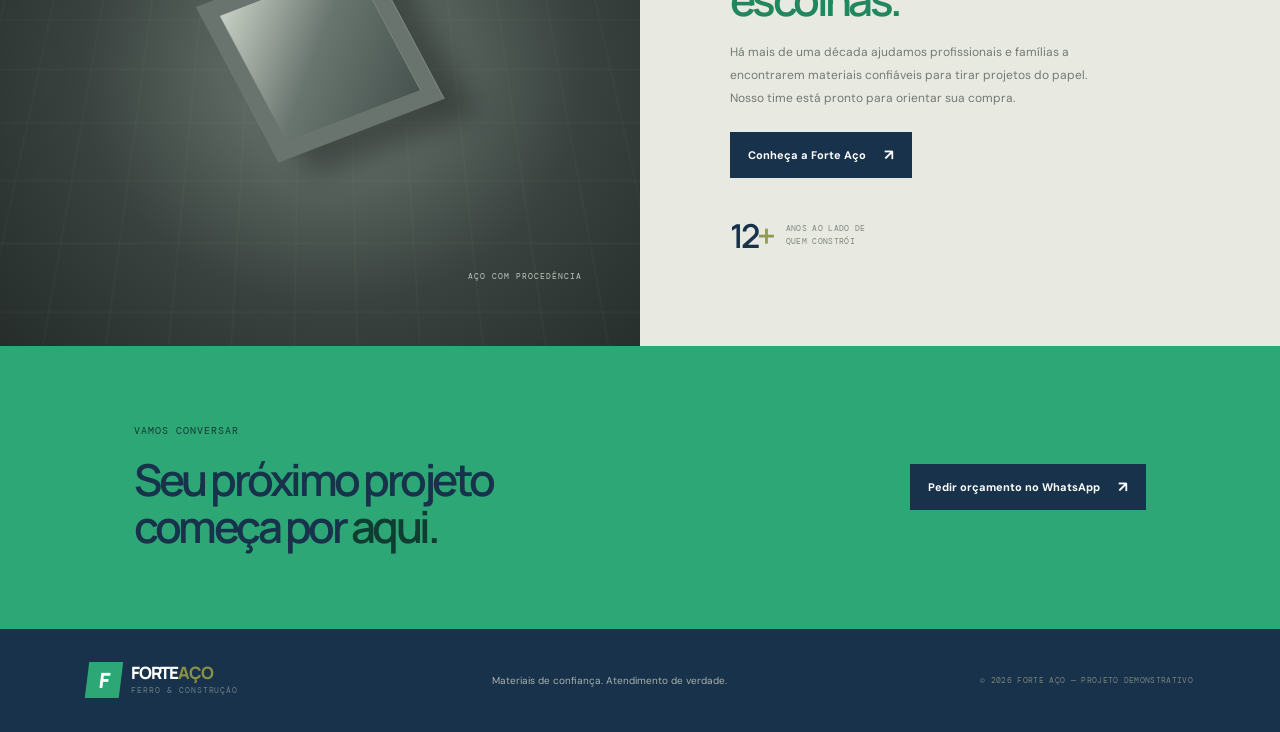
==== commit f81b95dc: "Visual azul e verde, painel e comandas privadas Adiciona estrutura de autenticação e dashboard de pe" ====
--- a/index.html
+++ b/index.html
@@ -1,269 +1,269 @@
-<!doctype html>
-<html lang="pt-BR">
-  <head>
-    <meta charset="utf-8">
-    <meta name="viewport" content="width=device-width, initial-scale=1">
-    <meta name="theme-color" content="#171b1c">
-    <meta name="description" content="Ferro e aço para sua obra: perfis, tubos, chapas e vergalhões.">
-    <title>Forte Aço — materiais para construir</title>
-    <link rel="stylesheet" href="style.css">
-  </head>
-  <body>
-    <div class="announcement">
-      Aço de confiança para uma obra bem feita <span>•</span> Atendimento direto pelo WhatsApp
-    </div>
-    <header class="site-header">
-      <a class="brand" href="#inicio" aria-label="Forte Aço, início"><span class="brand-mark">F</span><span>FORTE<span class="brand-accent">AÇO</span><small>FERRO &amp; CONSTRUÇÃO</small></span></a>
-      <nav class="main-nav" aria-label="Navegação principal">
-        <a href="#catalogo">Produtos</a><a href="#sobre">A empresa</a><a href="#contato">Contato</a>
-      </nav>
-      <div class="header-actions">
-        <a class="admin-link" href="admin.html">Painel da loja <span>↗</span></a><button class="cart-button" id="open-cart" aria-label="Abrir carrinho">Sacola <span id="cart-count">0</span></button><button class="menu-toggle" id="menu-toggle" aria-label="Abrir menu">☰</button>
-      </div>
-    </header>
-    <main id="inicio">
-      <section class="hero">
-        <div class="hero-copy">
-          <p class="eyebrow">
-            <span></span> ESTRUTURA PARA IR MAIS LONGE
-          </p>
-          <h1>
-            Material forte.<br><em>Obra segura.</em>
-          </h1>
-          <p class="hero-description">
-            Ferro e aço selecionados para construir com confiança — do primeiro projeto ao acabamento.
-          </p>
-          <div class="hero-actions">
-            <a class="button button-lime" href="#catalogo">Explorar produtos <span>↗</span></a><a class="text-link" href="#contato">Fale com um especialista <span>→</span></a>
-          </div>
-          <div class="hero-note">
-            <div class="avatars">
-              <span>FA</span><span>+</span>
-            </div>
-            <p>
-              <strong>Atendimento próximo</strong><br>Ajuda para escolher o material certo
-            </p>
-          </div>
-        </div>
-        <div class="hero-art" aria-label="Ilustração tridimensional de perfis de aço">
-          <div class="art-grid">
-          </div>
-          <div class="art-stamp">
-            FORÇA<br>QUE<br>SUSTENTA
-          </div>
-          <div class="steel-beam beam-one">
-          </div>
-          <div class="steel-beam beam-two">
-          </div>
-          <div class="steel-beam beam-three">
-          </div>
-          <div class="steel-beam beam-four">
-          </div>
-          <div class="hero-coordinate">
-            23°32' S<br>46°38' W
-          </div>
-          <div class="hero-counter">
-            <strong>01</strong><span>PARA CADA<br>ETAPA DA OBRA</span>
-          </div>
-        </div>
-        <div class="hero-bottom">
-          <span>01 / 04</span><span class="scroll-line"></span><span>DESLIZE PARA DESCOBRIR</span><span class="hero-bottom-right">DESDE 2012 <b>—</b> QUALIDADE QUE SE VÊ</span>
-        </div>
-      </section>
-      <section class="trust-strip" aria-label="Vantagens">
-        <div>
-          <span>01</span>
-          <p>
-            <strong>Procedência garantida</strong><small>Materiais de qualidade comprovada</small>
-          </p>
-        </div>
-        <div>
-          <span>02</span>
-          <p>
-            <strong>Preço transparente</strong><small>Orçamento claro e sem surpresa</small>
-          </p>
-        </div>
-        <div>
-          <span>03</span>
-          <p>
-            <strong>Entrega combinada</strong><small>Consulte disponibilidade na sua região</small>
-          </p>
-        </div>
-      </section>
-      <section class="catalog-section" id="catalogo">
-        <div class="section-heading">
-          <div>
-            <p class="eyebrow">
-              NOSSO CATÁLOGO
-            </p>
-            <h2>
-              Escolha o que sua<br><em>obra precisa.</em>
-            </h2>
-          </div>
-          <p class="section-intro">
-            Produtos selecionados para entregar resistência, bom acabamento e confiança em cada etapa.
-          </p>
-        </div>
-        <div class="catalog-toolbar">
-          <div class="filters" id="filters">
-            <button class="filter active" data-category="Todos">Todos <span>06</span></button><button class="filter" data-category="Perfis">Perfis</button><button class="filter" data-category="Tubos">Tubos</button><button class="filter" data-category="Chapas">Chapas</button><button class="filter" data-category="Vergalhões">Vergalhões</button>
-          </div>
-          <label class="search-box">
-            <span>⌕</span><input id="search" type="search" placeholder="Buscar material" aria-label="Buscar material">
-          </label>
-        </div>
-        <div class="product-grid" id="product-grid">
-        </div>
-        <div class="catalog-footer">
-          <span>PREÇOS DEMONSTRATIVOS · CONSULTE DISPONIBILIDADE</span><a class="text-link" href="#contato">Precisa de outro material? <span>→</span></a>
-        </div>
-      </section>
-      <section class="feature-section" id="sobre">
-        <div class="feature-image">
-          <div class="feature-tag">
-            RESISTÊNCIA<br>EM CADA DETALHE
-          </div>
-          <div class="feature-cube">
-            <i></i><i></i><i></i>
-          </div>
-          <span class="feature-image-label">AÇO COM PROCEDÊNCIA</span>
-        </div>
-        <div class="feature-copy">
-          <p class="eyebrow">
-            NOSSO COMPROMISSO
-          </p>
-          <h2>
-            Uma boa estrutura<br>começa com <em>boas escolhas.</em>
-          </h2>
-          <p>
-            Há mais de uma década ajudamos profissionais e famílias a encontrarem materiais confiáveis para tirar projetos do papel. Nosso time está pronto para orientar sua compra.
-          </p>
-          <a class="button button-dark" href="#contato">Conheça a Forte Aço <span>↗</span></a>
-          <div class="feature-stat">
-            <strong>12<span>+</span></strong><small>ANOS AO LADO DE<br>QUEM CONSTRÓI</small>
-          </div>
-        </div>
-      </section>
-      <section class="contact-section" id="contato">
-        <div>
-          <p class="eyebrow">
-            VAMOS CONVERSAR
-          </p>
-          <h2>
-            Seu próximo projeto<br>começa por <em>aqui.</em>
-          </h2>
-        </div>
-        <a class="button button-lime whatsapp-link" href="#" target="_blank" rel="noreferrer">Pedir orçamento no WhatsApp <span>↗</span></a>
-      </section>
-    </main>
-    <footer class="site-footer">
-      <a class="brand brand-footer" href="#inicio"><span class="brand-mark">F</span><span>FORTE<span class="brand-accent">AÇO</span><small>FERRO &amp; CONSTRUÇÃO</small></span></a>
-      <p>
-        Materiais de confiança. Atendimento de verdade.
-      </p>
-      <span>© 2026 FORTE AÇO — PROJETO DEMONSTRATIVO</span>
-    </footer>
-    <div class="overlay" id="overlay" hidden>
-    </div>
-    <aside class="cart-drawer" id="cart-drawer" aria-label="Seu carrinho" aria-hidden="true">
-      <div class="drawer-head">
-        <div>
-          <p class="eyebrow">
-            SUA SELEÇÃO
-          </p>
-          <h2>
-            Carrinho
-          </h2>
-        </div>
-        <button class="icon-button" id="close-cart" aria-label="Fechar carrinho">×</button>
-      </div>
-      <div class="cart-items" id="cart-items">
-      </div>
-      <div class="cart-bottom">
-        <div class="cart-total">
-          <span>Subtotal estimado</span><strong id="cart-total">R$ 0,00</strong>
-        </div>
-        <p>
-          Frete e disponibilidade serão confirmados no atendimento.
-        </p>
-        <button class="button button-lime" id="whatsapp-checkout">Preencher comanda <span>↗</span></button><button class="payment-note" id="payment-note">Pagamento combinado com o vendedor</button>
-      </div>
-    </aside>
-    <section class="checkout-modal" id="checkout-modal" aria-hidden="true" aria-labelledby="checkout-title">
-      <form class="checkout-card" id="checkout-form">
-        <div class="drawer-head">
-          <div>
-            <p class="eyebrow">
-              FINALIZAR PEDIDO
-            </p>
-            <h2 id="checkout-title">
-              Dados para a comanda
-            </h2>
-          </div>
-          <button type="button" class="icon-button" id="checkout-close" aria-label="Fechar comanda">×</button>
-        </div>
-        <p class="checkout-intro">
-          Preencha seus dados. Vamos montar a comanda e abrir o WhatsApp do vendedor para você enviar o pedido.
-        </p>
-        <label>
-          Nome completo<input name="customerName" autocomplete="name" maxlength="100" required placeholder="Seu nome">
-        </label>
-        <label>
-          CPF<input name="cpf" inputmode="numeric" autocomplete="off" maxlength="14" required placeholder="000.000.000-00" aria-describedby="cpf-note"><small id="cpf-note">O CPF será incluído na mensagem do pedido e não ficará salvo neste site.</small>
-        </label>
-        <label>
-          Telefone<input name="phone" type="tel" inputmode="tel" autocomplete="tel" maxlength="16" required placeholder="(00) 00000-0000">
-        </label>
-        <label>
-          Forma de pagamento
-          <select name="payment" required>
-            <option value="">
-              Selecione uma opção
-            </option>
-            <option>
-              Pix (combinar com o vendedor)
-            </option>
-            <option>
-              Cartão (combinar com o vendedor)
-            </option>
-            <option>
-              Dinheiro (combinar com o vendedor)
-            </option>
-            <option>
-              Outra forma (combinar com o vendedor)
-            </option>
-          </select>
-        </label>
-        <p class="privacy-note">
-          Ao continuar, seus dados e o pedido serão inseridos na mensagem do WhatsApp do vendedor. O pagamento será tratado diretamente com ele; este site não cobra o cliente.
-        </p>
-        <div class="editor-actions">
-          <button type="button" class="button button-outline" id="checkout-cancel">Voltar</button><button class="button button-lime" type="submit">Abrir WhatsApp <span>↗</span></button>
-        </div>
-      </form>
-    </section>
-    <div class="viewer-modal" id="viewer-modal" aria-hidden="true">
-      <button class="viewer-close" id="viewer-close" aria-label="Fechar visualização">×</button>
-      <div class="viewer-stage" id="viewer-stage">
-        <div class="viewer-object">
-          <i></i><i></i><i></i><i></i><i></i><i></i>
-        </div>
-      </div>
-      <div class="viewer-info">
-        <p class="eyebrow">
-          VISUALIZAÇÃO INTERATIVA
-        </p>
-        <h2 id="viewer-title">
-          Perfil de aço
-        </h2>
-        <p>
-          Arraste o material para girar. Esta representação é ilustrativa e ajuda a explorar o produto em 3D.
-        </p>
-        <span>ARRASTE PARA GIRAR <b>↔</b></span>
-      </div>
-    </div>
-    <div class="toast" id="toast" role="status">
-    </div>
-    <script src="app.js"></script>
-  </body>
-</html>
+<!doctype html>
+<html lang="pt-BR">
+  <head>
+    <meta charset="utf-8">
+    <meta name="viewport" content="width=device-width, initial-scale=1">
+    <meta name="theme-color" content="#17324a">
+    <meta name="description" content="Ferro e aço para sua obra: perfis, tubos, chapas e vergalhões.">
+    <title>Forte Aço — materiais para construir</title>
+    <link rel="stylesheet" href="style.css">
+  </head>
+  <body>
+    <div class="announcement">
+      Aço de confiança para uma obra bem feita <span>•</span> Atendimento direto pelo WhatsApp
+    </div>
+    <header class="site-header">
+      <a class="brand" href="#inicio" aria-label="Forte Aço, início"><span class="brand-mark">F</span><span>FORTE<span class="brand-accent">AÇO</span><small>FERRO &amp; CONSTRUÇÃO</small></span></a>
+      <nav class="main-nav" aria-label="Navegação principal">
+        <a href="#catalogo">Produtos</a><a href="#sobre">A empresa</a><a href="#contato">Contato</a>
+      </nav>
+      <div class="header-actions">
+        <a class="admin-link" href="admin.html">Painel da loja <span>↗</span></a><button class="cart-button" id="open-cart" aria-label="Abrir carrinho">Sacola <span id="cart-count">0</span></button><button class="menu-toggle" id="menu-toggle" aria-label="Abrir menu">☰</button>
+      </div>
+    </header>
+    <div id="preview-status" class="preview-status" hidden>Prévia de testes: finalização de pedidos será liberada após conectar o banco seguro da loja.</div>
+    <main id="inicio">
+      <section class="hero">
+        <div class="hero-copy">
+          <p class="eyebrow">
+            <span></span> ESTRUTURA PARA IR MAIS LONGE
+          </p>
+          <h1>
+            Material forte.<br><em>Obra segura.</em>
+          </h1>
+          <p class="hero-description">
+            Ferro e aço selecionados para construir com confiança — do primeiro projeto ao acabamento.
+          </p>
+          <div class="hero-actions">
+            <a class="button button-lime" href="#catalogo">Explorar produtos <span>↗</span></a><a class="text-link" href="#contato">Fale com um especialista <span>→</span></a>
+          </div>
+          <div class="hero-note">
+            <div class="avatars">
+              <span>FA</span><span>+</span>
+            </div>
+            <p>
+              <strong>Atendimento próximo</strong><br>Ajuda para escolher o material certo
+            </p>
+          </div>
+        </div>
+        <div class="hero-art" aria-label="Ilustração tridimensional de perfis de aço">
+          <div class="art-grid">
+          </div>
+          <div class="art-stamp">
+            FORÇA<br>QUE<br>SUSTENTA
+          </div>
+          <div class="steel-beam beam-one">
+          </div>
+          <div class="steel-beam beam-two">
+          </div>
+          <div class="steel-beam beam-three">
+          </div>
+          <div class="steel-beam beam-four">
+          </div>
+          <div class="hero-coordinate">
+            23°32' S<br>46°38' W
+          </div>
+          <div class="hero-counter">
+            <strong>01</strong><span>PARA CADA<br>ETAPA DA OBRA</span>
+          </div>
+        </div>
+        <div class="hero-bottom">
+          <span>01 / 04</span><span class="scroll-line"></span><span>DESLIZE PARA DESCOBRIR</span><span class="hero-bottom-right">DESDE 2012 <b>—</b> QUALIDADE QUE SE VÊ</span>
+        </div>
+      </section>
+      <section class="trust-strip" aria-label="Vantagens">
+        <div>
+          <span>01</span>
+          <p>
+            <strong>Procedência garantida</strong><small>Materiais de qualidade comprovada</small>
+          </p>
+        </div>
+        <div>
+          <span>02</span>
+          <p>
+            <strong>Preço transparente</strong><small>Orçamento claro e sem surpresa</small>
+          </p>
+        </div>
+        <div>
+          <span>03</span>
+          <p>
+            <strong>Entrega combinada</strong><small>Consulte disponibilidade na sua região</small>
+          </p>
+        </div>
+      </section>
+      <section class="catalog-section" id="catalogo">
+        <div class="section-heading">
+          <div>
+            <p class="eyebrow">
+              NOSSO CATÁLOGO
+            </p>
+            <h2>
+              Escolha o que sua<br><em>obra precisa.</em>
+            </h2>
+          </div>
+          <p class="section-intro">
+            Produtos selecionados para entregar resistência, bom acabamento e confiança em cada etapa.
+          </p>
+        </div>
+        <div class="catalog-toolbar">
+          <div class="filters" id="filters">
+            <button class="filter active" data-category="Todos">Todos <span>06</span></button><button class="filter" data-category="Perfis">Perfis</button><button class="filter" data-category="Tubos">Tubos</button><button class="filter" data-category="Chapas">Chapas</button><button class="filter" data-category="Vergalhões">Vergalhões</button>
+          </div>
+          <label class="search-box">
+            <span>⌕</span><input id="search" type="search" placeholder="Buscar material" aria-label="Buscar material">
+          </label>
+        </div>
+        <div class="product-grid" id="product-grid">
+        </div>
+        <div class="catalog-footer">
+          <span>PREÇOS DEMONSTRATIVOS · CONSULTE DISPONIBILIDADE</span><a class="text-link" href="#contato">Precisa de outro material? <span>→</span></a>
+        </div>
+      </section>
+      <section class="feature-section" id="sobre">
+        <div class="feature-image">
+          <div class="feature-tag">
+            RESISTÊNCIA<br>EM CADA DETALHE
+          </div>
+          <div class="feature-cube">
+            <i></i><i></i><i></i>
+          </div>
+          <span class="feature-image-label">AÇO COM PROCEDÊNCIA</span>
+        </div>
+        <div class="feature-copy">
+          <p class="eyebrow">
+            NOSSO COMPROMISSO
+          </p>
+          <h2>
+            Uma boa estrutura<br>começa com <em>boas escolhas.</em>
+          </h2>
+          <p>
+            Há mais de uma década ajudamos profissionais e famílias a encontrarem materiais confiáveis para tirar projetos do papel. Nosso time está pronto para orientar sua compra.
+          </p>
+          <a class="button button-dark" href="#contato">Conheça a Forte Aço <span>↗</span></a>
+          <div class="feature-stat">
+            <strong>12<span>+</span></strong><small>ANOS AO LADO DE<br>QUEM CONSTRÓI</small>
+          </div>
+        </div>
+      </section>
+      <section class="contact-section" id="contato">
+        <div>
+          <p class="eyebrow">
+            VAMOS CONVERSAR
+          </p>
+          <h2>
+            Seu próximo projeto<br>começa por <em>aqui.</em>
+          </h2>
+        </div>
+        <a class="button button-lime whatsapp-link" href="#" target="_blank" rel="noreferrer">Pedir orçamento no WhatsApp <span>↗</span></a>
+      </section>
+    </main>
+    <footer class="site-footer">
+      <a class="brand brand-footer" href="#inicio"><span class="brand-mark">F</span><span>FORTE<span class="brand-accent">AÇO</span><small>FERRO &amp; CONSTRUÇÃO</small></span></a>
+      <p>
+        Materiais de confiança. Atendimento de verdade.
+      </p>
+      <span>© 2026 FORTE AÇO — PROJETO DEMONSTRATIVO</span>
+    </footer>
+    <div class="overlay" id="overlay" hidden>
+    </div>
+    <aside class="cart-drawer" id="cart-drawer" aria-label="Seu carrinho" aria-hidden="true">
+      <div class="drawer-head">
+        <div>
+          <p class="eyebrow">
+            SUA SELEÇÃO
+          </p>
+          <h2>
+            Carrinho
+          </h2>
+        </div>
+        <button class="icon-button" id="close-cart" aria-label="Fechar carrinho">×</button>
+      </div>
+      <div class="cart-items" id="cart-items">
+      </div>
+      <div class="cart-bottom">
+        <div class="cart-total">
+          <span>Subtotal estimado</span><strong id="cart-total">R$ 0,00</strong>
+        </div>
+        <p>
+          Frete e disponibilidade serão confirmados no atendimento.
+        </p>
+        <button class="button button-lime" id="whatsapp-checkout">Preencher comanda <span>↗</span></button><button class="payment-note" id="payment-note">Pagamento combinado com o vendedor</button>
+      </div>
+    </aside>
+    <section class="checkout-modal" id="checkout-modal" aria-hidden="true" aria-labelledby="checkout-title">
+      <form class="checkout-card" id="checkout-form">
+        <div class="drawer-head">
+          <div>
+            <p class="eyebrow">
+              FINALIZAR PEDIDO
+            </p>
+            <h2 id="checkout-title">
+              Dados para a comanda
+            </h2>
+          </div>
+          <button type="button" class="icon-button" id="checkout-close" aria-label="Fechar comanda">×</button>
+        </div>
+        <p class="checkout-intro">
+          Preencha seus dados. Vamos montar a comanda e abrir o WhatsApp do vendedor para você enviar o pedido.
+        </p>
+        <label>
+          Nome completo<input name="customerName" autocomplete="name" maxlength="100" required placeholder="Seu nome">
+        </label>
+        <label>
+          CPF<input name="cpf" inputmode="numeric" autocomplete="off" maxlength="14" required placeholder="000.000.000-00" aria-describedby="cpf-note"><small id="cpf-note">O CPF será enviado ao WhatsApp e guardado na comanda privada para atendimento.</small>
+        </label>
+        <label>
+          Telefone<input name="phone" type="tel" inputmode="tel" autocomplete="tel" maxlength="16" required placeholder="(00) 00000-0000">
+        </label>
+        <label>
+          Forma de pagamento
+          <select name="payment" required>
+            <option value="">
+              Selecione uma opção
+            </option>
+            <option>
+              Pix (combinar com o vendedor)
+            </option>
+            <option>
+              Cartão (combinar com o vendedor)
+            </option>
+            <option>
+              Dinheiro (combinar com o vendedor)
+            </option>
+            <option>
+              Outra forma (combinar com o vendedor)
+            </option>
+          </select>
+        </label>
+        <label class="order-consent"><input type="checkbox" name="orderConsent" required><span>Autorizo o uso do meu nome, CPF, telefone e pedido para preparar esta comanda e atender minha solicitação. Esses dados ficam visíveis apenas à administração da loja e também serão enviados ao WhatsApp do vendedor.</span></label>
+        <p class="privacy-note">O pagamento é combinado diretamente com o vendedor. Este site não processa pagamentos.</p>
+        <div class="editor-actions">
+          <button type="button" class="button button-outline" id="checkout-cancel">Voltar</button><button class="button button-lime" type="submit">Abrir WhatsApp <span>↗</span></button>
+        </div>
+      </form>
+    </section>
+    <div class="viewer-modal" id="viewer-modal" aria-hidden="true">
+      <button class="viewer-close" id="viewer-close" aria-label="Fechar visualização">×</button>
+      <div class="viewer-stage" id="viewer-stage">
+        <div class="viewer-object">
+          <i></i><i></i><i></i><i></i><i></i><i></i>
+        </div>
+      </div>
+      <div class="viewer-info">
+        <p class="eyebrow">
+          VISUALIZAÇÃO INTERATIVA
+        </p>
+        <h2 id="viewer-title">
+          Perfil de aço
+        </h2>
+        <p>
+          Arraste o material para girar. Esta representação é ilustrativa e ajuda a explorar o produto em 3D.
+        </p>
+        <span>ARRASTE PARA GIRAR <b>↔</b></span>
+      </div>
+    </div>
+    <div class="toast" id="toast" role="status">
+    </div>
+    <script type="module" src="app.js"></script>
+  </body>
+</html>
--- a/style.css
+++ b/style.css
@@ -1,1724 +1,1749 @@
-@import url('https://fonts.googleapis.com/css2?family=DM+Mono:wght@400;500&family=DM+Sans:wght@400;500;600;700&family=Manrope:wght@400;500;600;700;800&display=swap');
-:root {
-  --ink: #171b1c;
-  --ink-soft: #252b2c;
-  --muted: #737a77;
-  --paper: #f4f3ed;
-  --white: #fff;
-  --lime: #d7f36a;
-  --line: #dfe0d8;
-  --mono: 'DM Mono',monospace;
-  --sans: 'DM Sans',sans-serif;
-  --display: 'Manrope',sans-serif
-}
-* {
-  box-sizing: border-box
-}
-html {
-  scroll-behavior: smooth
-}
-body {
-  margin: 0;
-  background: var(--paper);
-  color: var(--ink);
-  font-family: var(--sans);
-  font-size: 15px;
-  -webkit-font-smoothing: antialiased
-}
-a {
-  color: inherit;
-  text-decoration: none
-}
-button,input,select,textarea {
-  font: inherit
-}
-button {
-  cursor: pointer
-}
-.announcement {
-  height: 34px;
-  background: var(--ink);
-  color: #d9ddd7;
-  display: flex;
-  justify-content: center;
-  align-items: center;
-  gap: 10px;
-  font-size: 10px;
-  letter-spacing: .045em
-}
-.announcement span {
-  color: var(--lime)
-}
-.site-header {
-  height: 76px;
-  padding: 0 clamp(22px,6.8vw,104px);
-  display: flex;
-  align-items: center;
-  justify-content: space-between;
-  background: var(--paper);
-  position: relative;
-  z-index: 5;
-  border-bottom: 1px solid rgba(23,27,28,.08)
-}
-.brand {
-  display: flex;
-  align-items: center;
-  gap: 10px;
-  font: 800 17px var(--display);
-  letter-spacing: -.07em;
-  line-height: .93
-}
-.brand-mark {
-  display: grid;
-  place-items: center;
-  width: 34px;
-  height: 36px;
-  background: var(--lime);
-  font: 800 21px var(--display);
-  transform: skew(-7deg)
-}
-.brand-accent {
-  color: #898f45
-}
-.brand small {
-  display: block;
-  margin-top: 5px;
-  font: 400 8px var(--mono);
-  letter-spacing: .12em;
-  color: var(--muted)
-}
-.main-nav {
-  display: flex;
-  gap: 38px;
-  font-size: 12px;
-  color: #555c59
-}
-.main-nav a:hover,.admin-link:hover {
-  color: #787f31
-}
-.header-actions {
-  display: flex;
-  align-items: center;
-  gap: 21px
-}
-.admin-link {
-  font-size: 11px;
-  color: #626965
-}
-.admin-link span {
-  color: #90974b
-}
-.cart-button {
-  background: none;
-  border: 0;
-  font-size: 11px;
-  display: flex;
-  gap: 9px;
-  align-items: center
-}
-.cart-button span {
-  display: grid;
-  place-items: center;
-  background: var(--lime);
-  height: 23px;
-  min-width: 23px;
-  padding: 0 5px;
-  border-radius: 50%;
-  font: 11px var(--mono)
-}
-.menu-toggle {
-  display: none;
-  background: none;
-  border: 0;
-  font-size: 20px
-}
-.hero {
-  background: var(--ink);
-  color: var(--white);
-  min-height: 594px;
-  position: relative;
-  display: grid;
-  grid-template-columns: 1fr 1fr;
-  overflow: hidden;
-  padding: 70px clamp(22px,10.5vw,160px) 89px clamp(22px,10.5vw,160px)
-}
-.hero-copy {
-  position: relative;
-  z-index: 2;
-  padding-top: 23px
-}
-.eyebrow {
-  font: 10px var(--mono);
-  letter-spacing: .1em;
-  color: #858d89;
-  margin: 0 0 19px
-}
-.hero .eyebrow {
-  color: #bbc2bd
-}
-.hero .eyebrow span,.admin-status span {
-  display: inline-block;
-  width: 7px;
-  height: 7px;
-  background: var(--lime);
-  border-radius: 50%;
-  margin-right: 8px
-}
-.hero h1,.section-heading h2,.feature-copy h2,.contact-section h2,.admin-welcome h1 {
-  font: 600 clamp(48px,6.4vw,83px)/1.02 var(--display);
-  letter-spacing: -.08em;
-  margin: 0
-}
-.hero h1 em,.section-heading h2 em,.feature-copy h2 em,.contact-section h2 em,.admin-welcome h1 em {
-  font-style: normal;
-  color: var(--lime)
-}
-.hero-description {
-  max-width: 390px;
-  color: #b2b9b5;
-  font-size: 14px;
-  line-height: 1.8;
-  margin: 22px 0 26px
-}
-.hero-actions {
-  display: flex;
-  align-items: center;
-  gap: 26px
-}
-.button {
-  min-height: 46px;
-  padding: 0 18px;
-  border: 0;
-  display: inline-flex;
-  align-items: center;
-  justify-content: center;
-  gap: 18px;
-  font-size: 11px;
-  font-weight: 700;
-  transition: .2s
-}
-.button span {
-  font-size: 15px
-}
-.button-lime {
-  background: var(--lime);
-  color: var(--ink)
-}
-.button-lime:hover {
-  background: #e4fa91;
-  transform: translateY(-2px)
-}
-.button-dark {
-  background: var(--ink);
-  color: var(--white)
-}
-.button-dark:hover {
-  background: #303738;
-  transform: translateY(-2px)
-}
-.button-outline {
-  background: transparent;
-  border: 1px solid var(--line)
-}
-.text-link {
-  font-size: 11px;
-  color: inherit
-}
-.text-link span {
-  font-size: 15px;
-  margin-left: 7px
-}
-.hero-note {
-  display: flex;
-  align-items: center;
-  gap: 12px;
-  margin-top: 54px
-}
-.avatars {
-  display: flex
-}
-.avatars span {
-  width: 30px;
-  height: 30px;
-  border-radius: 50%;
-  display: grid;
-  place-items: center;
-  font: 9px var(--mono);
-  background: #313a38;
-  color: var(--lime);
-  border: 1px solid #59615d
-}
-.avatars span+span {
-  margin-left: -8px;
-  background: var(--lime);
-  color: var(--ink)
-}
-.hero-note p {
-  margin: 0;
-  color: #939d98;
-  font-size: 10px;
-  line-height: 1.65
-}
-.hero-note strong {
-  color: #e6eae6;
-  font-size: 11px;
-  font-weight: 500
-}
-.hero-art {
-  position: absolute;
-  right: 0;
-  top: 0;
-  width: 52%;
-  height: 100%;
-  overflow: hidden;
-  background: radial-gradient(ellipse at 54% 43%,#424b47 0%,#242a29 39%,#1b2020 69%)
-}
-.art-grid {
-  position: absolute;
-  inset: 0;
-  opacity: .25;
-  background-image: linear-gradient(rgba(211,243,106,.15) 1px,transparent 1px),linear-gradient(90deg,rgba(211,243,106,.15) 1px,transparent 1px);
-  background-size: 46px 46px;
-  mask-image: linear-gradient(90deg,transparent,#000 38%)
-}
-.steel-beam {
-  position: absolute;
-  width: 80px;
-  height: 480px;
-  background: linear-gradient(90deg,#555f5c 0,#b5bcb5 19%,#d8dbd3 33%,#8c9691 49%,#515b57 69%,#a2aaa3 87%,#65706a);
-  box-shadow: 18px 10px 28px #101414aa;
-  transform: rotate(34deg) skewY(-14deg);
-  border: 1px solid #cbd0c640
-}
-.steel-beam:after {
-  content: '';
-  position: absolute;
-  inset: 10px 29px;
-  background: linear-gradient(90deg,#7a837f,#c9cec6,#727d78);
-  border-left: 1px solid #e5e8df80;
-  border-right: 1px solid #373f3c
-}
-.beam-one {
-  left: 22%;
-  top: 5%;
-  height: 535px
-}
-.beam-two {
-  left: 43%;
-  top: -3%;
-  height: 540px;
-  width: 48px
-}
-.beam-three {
-  left: 64%;
-  top: -5%;
-  height: 540px
-}
-.beam-four {
-  left: 79%;
-  top: 4%;
-  height: 530px;
-  width: 52px
-}
-.art-stamp {
-  position: absolute;
-  right: 27%;
-  top: 22%;
-  font: 10px/1.6 var(--mono);
-  letter-spacing: .15em;
-  color: #d8ef95;
-  z-index: 1;
-  transform: rotate(-8deg)
-}
-.hero-coordinate {
-  position: absolute;
-  right: 8%;
-  top: 12%;
-  font: 9px/1.8 var(--mono);
-  letter-spacing: .08em;
-  color: #8c9690
-}
-.hero-counter {
-  position: absolute;
-  right: 9%;
-  bottom: 20%;
-  display: flex;
-  align-items: center;
-  gap: 11px
-}
-.hero-counter strong {
-  font: 500 44px var(--display);
-  letter-spacing: -.07em;
-  color: var(--lime)
-}
-.hero-counter span {
-  font: 8px/1.7 var(--mono);
-  letter-spacing: .06em;
-  color: #a6afaa
-}
-.hero-bottom {
-  position: absolute;
-  left: clamp(22px,10.5vw,160px);
-  right: clamp(22px,10.5vw,160px);
-  bottom: 29px;
-  display: flex;
-  align-items: center;
-  gap: 13px;
-  color: #89928c;
-  font: 8px var(--mono);
-  letter-spacing: .1em
-}
-.scroll-line {
-  display: inline-block;
-  width: 45px;
-  height: 1px;
-  background: #8e997d
-}
-.hero-bottom-right {
-  margin-left: auto
-}
-.hero-bottom-right b {
-  color: var(--lime)
-}
-.trust-strip {
-  min-height: 105px;
-  background: #ebebe3;
-  padding: 23px clamp(22px,10.5vw,160px);
-  display: flex;
-  justify-content: space-between;
-  align-items: center;
-  gap: 25px
-}
-.trust-strip>div {
-  display: flex;
-  align-items: center;
-  gap: 13px
-}
-.trust-strip>div>span {
-  font: 10px var(--mono);
-  color: #929956
-}
-.trust-strip p {
-  margin: 0
-}
-.trust-strip strong,.trust-strip small {
-  display: block
-}
-.trust-strip strong {
-  font: 600 11px var(--display)
-}
-.trust-strip small {
-  font-size: 9px;
-  color: var(--muted);
-  margin-top: 4px
-}
-.catalog-section {
-  padding: 104px clamp(22px,10.5vw,160px) 87px
-}
-.section-heading {
-  display: flex;
-  justify-content: space-between;
-  align-items: end
-}
-.section-heading h2,.feature-copy h2,.contact-section h2 {
-  font-size: 51px;
-  line-height: 1.08
-}
-.section-heading h2 em,.feature-copy h2 em,.contact-section h2 em {
-  color: #9ca656
-}
-.section-intro {
-  max-width: 290px;
-  font-size: 12px;
-  line-height: 1.8;
-  color: var(--muted);
-  margin: 0 2px 5px 20px
-}
-.catalog-toolbar {
-  margin-top: 43px;
-  display: flex;
-  align-items: center;
-  justify-content: space-between;
-  border-bottom: 1px solid var(--line);
-  padding-bottom: 14px
-}
-.filters {
-  display: flex;
-  gap: 22px
-}
-.filter {
-  border: 0;
-  background: none;
-  padding: 0;
-  color: #858c88;
-  font-size: 10px
-}
-.filter.active {
-  color: var(--ink);
-  font-weight: 700
-}
-.filter span {
-  font: 8px var(--mono);
-  margin-left: 3px;
-  color: #a1a66a
-}
-.search-box {
-  display: flex;
-  align-items: center;
-  gap: 8px;
-  border-bottom: 1px solid #c8cbc1;
-  padding: 5px 0;
-  color: #7d837e
-}
-.search-box span {
-  font-size: 19px
-}
-.search-box input {
-  width: 128px;
-  border: 0;
-  outline: 0;
-  background: transparent;
-  font-size: 10px
-}
-.product-grid {
-  display: grid;
-  grid-template-columns: repeat(3,1fr);
-  gap: 29px 20px;
-  margin-top: 25px
-}
-.product-card {
-  min-width: 0
-}
-.product-visual {
-  position: relative;
-  height: 228px;
-  background: #e8e9e1;
-  display: grid;
-  place-items: center;
-  overflow: hidden;
-  cursor: pointer
-}
-.product-visual:before {
-  content: '';
-  position: absolute;
-  inset: 0;
-  background: radial-gradient(circle at 50% 52%,#f9faf2 0,#e8e9e2 58%,#dfe1d8 100%)
-}
-.product-visual:hover .visual-steel {
-  transform: rotate(-26deg) rotateY(38deg) translateY(-6px)
-}
-.product-badge {
-  position: absolute;
-  left: 12px;
-  top: 12px;
-  background: #f7f7f1;
-  padding: 7px 9px;
-  font: 8px var(--mono);
-  letter-spacing: .05em;
-  z-index: 2
-}
-.visual-hint {
-  position: absolute;
-  right: 12px;
-  bottom: 12px;
-  font: 8px var(--mono);
-  color: #8a918b
-}
-.visual-steel {
-  position: relative;
-  z-index: 1;
-  width: 185px;
-  height: 45px;
-  background: linear-gradient(180deg,#f2f5ed 0,#a6ada6 25%,#67716e 47%,#e1e5db 62%,#7b8580 88%,#4e5854);
-  box-shadow: 8px 18px 20px #252b2c31;
-  transform: rotate(-23deg) rotateY(19deg);
-  transition: .5s;
-  transform-style: preserve-3d
-}
-.visual-steel:before,.visual-steel:after {
-  content: '';
-  position: absolute;
-  left: -12px;
-  width: calc(100% + 24px);
-  height: 21px;
-  background: linear-gradient(90deg,#46514c,#d2d7ce 15%,#909a94 47%,#d1d6cd 70%,#56615c);
-  transform: translateZ(-16px);
-  box-shadow: 0 4px 7px #252b2c25
-}
-.visual-steel:before {
-  top: -18px
-}
-.visual-steel:after {
-  bottom: -18px
-}
-.visual-steel.round {
-  width: 183px;
-  height: 39px;
-  border-radius: 50%;
-  background: linear-gradient(180deg,#e3e7de,#727d78 47%,#424c48 80%)
-}
-.visual-steel.flat {
-  width: 175px;
-  height: 14px;
-  background: linear-gradient(180deg,#e5e8df,#7a8580 60%,#57625d);
-  transform: rotate(-23deg) skewY(-7deg)
-}
-.visual-steel.mesh {
-  background: repeating-linear-gradient(0deg,#78827d 0px,#77817b 2px,#c2c9be 4px,#666f6a 6px);
-  height: 25px
-}
-.product-copy {
-  padding: 14px 1px 0
-}
-.product-meta {
-  display: flex;
-  justify-content: space-between;
-  align-items: center;
-  font: 8px var(--mono);
-  letter-spacing: .06em;
-  color: #8d948f
-}
-.product-copy h3 {
-  font: 600 15px var(--display);
-  letter-spacing: -.03em;
-  margin: 8px 0 5px
-}
-.product-copy>p {
-  font-size: 10px;
-  color: var(--muted);
-  margin: 0
-}
-.product-purchase {
-  display: flex;
-  align-items: center;
-  justify-content: space-between;
-  margin-top: 17px
-}
-.product-price {
-  font: 700 16px var(--display);
-  letter-spacing: -.04em
-}
-.product-price small {
-  font: 9px var(--sans);
-  color: #929994;
-  letter-spacing: 0
-}
-.product-actions {
-  display: flex;
-  gap: 6px
-}
-.small-button {
-  width: 31px;
-  height: 31px;
-  border: 1px solid #cdd0c6;
-  background: transparent;
-  color: var(--ink);
-  font-size: 15px
-}
-.small-button:hover {
-  background: var(--lime);
-  border-color: var(--lime)
-}
-.catalog-footer {
-  display: flex;
-  justify-content: space-between;
-  align-items: center;
-  border-top: 1px solid var(--line);
-  margin-top: 41px;
-  padding-top: 17px;
-  color: #8a918b;
-  font: 8px var(--mono);
-  letter-spacing: .05em
-}
-.catalog-footer .text-link {
-  font: 10px var(--sans);
-  color: var(--ink)
-}
-.feature-section {
-  display: grid;
-  grid-template-columns: 1fr 1fr;
-  min-height: 482px;
-  background: #e8e9e1
-}
-.feature-image {
-  min-height: 482px;
-  position: relative;
-  overflow: hidden;
-  background: radial-gradient(ellipse at 52% 53%,#74807a,#39423e 53%,#232a28 100%)
-}
-.feature-image:before {
-  content: '';
-  position: absolute;
-  inset: 0;
-  opacity: .25;
-  background-image: linear-gradient(#c9d79d1c 1px,transparent 1px),linear-gradient(90deg,#c9d79d1c 1px,transparent 1px);
-  background-size: 38px 38px;
-  transform: perspective(300px) rotateX(13deg) scale(1.35)
-}
-.feature-cube {
-  position: absolute;
-  left: 50%;
-  top: 50%;
-  width: 176px;
-  height: 176px;
-  transform: translate(-50%,-50%) rotate(-28deg) skewY(7deg);
-  transform-style: preserve-3d;
-  filter: drop-shadow(22px 25px 14px #1015136b)
-}
-.feature-cube i {
-  position: absolute;
-  inset: 0;
-  border: 17px solid #aeb8ae;
-  background: linear-gradient(135deg,#c8d0c4 0,#69756f 48%,#47534e 100%)
-}
-.feature-cube i:nth-child(2) {
-  transform: translateZ(28px);
-  border-color: #d6ddd1
-}
-.feature-cube i:nth-child(3) {
-  transform: translateZ(-28px);
-  border-color: #6a746f
-}
-.feature-cube i:nth-child(n+4) {
-  inset: 18px;
-  border-width: 8px;
-  border-color: #38423e;
-  transform: rotate(45deg) scale(.62)
-}
-.feature-tag {
-  position: absolute;
-  left: 14%;
-  top: 17%;
-  font: 10px/1.6 var(--mono);
-  color: var(--lime);
-  letter-spacing: .1em
-}
-.feature-image-label {
-  position: absolute;
-  right: 9%;
-  bottom: 11%;
-  font: 8px var(--mono);
-  color: #bdc5be;
-  letter-spacing: .13em
-}
-.feature-copy {
-  position: relative;
-  padding: 88px clamp(30px,7vw,102px);
-  align-self: center
-}
-.feature-copy h2 {
-  font-size: 44px
-}
-.feature-copy>p:not(.eyebrow) {
-  max-width: 390px;
-  color: #727a75;
-  font-size: 12px;
-  line-height: 1.9;
-  margin: 18px 0 22px
-}
-.feature-stat {
-  display: flex;
-  align-items: center;
-  gap: 12px;
-  margin-top: 35px
-}
-.feature-stat strong {
-  font: 600 33px var(--display);
-  letter-spacing: -.08em
-}
-.feature-stat strong span {
-  color: #929950
-}
-.feature-stat small {
-  font: 8px/1.6 var(--mono);
-  color: #7e8781;
-  letter-spacing: .04em
-}
-.contact-section {
-  padding: 78px clamp(22px,10.5vw,160px);
-  display: flex;
-  align-items: center;
-  justify-content: space-between;
-  background: #d7f36a
-}
-.contact-section .eyebrow {
-  color: #66703c
-}
-.contact-section h2 {
-  font-size: 44px
-}
-.contact-section h2 em {
-  color: #66703c
-}
-.contact-section .button {
-  background: var(--ink);
-  color: var(--white)
-}
-.site-footer {
-  padding: 32px clamp(22px,6.8vw,104px);
-  min-height: 103px;
-  background: var(--ink);
-  color: #aab1ac;
-  display: flex;
-  justify-content: space-between;
-  align-items: center
-}
-.brand-footer {
-  color: #fff
-}
-.site-footer>p {
-  font-size: 10px
-}
-.site-footer>span {
-  font: 8px var(--mono);
-  letter-spacing: .04em;
-  color: #78817b
-}
-.overlay {
-  position: fixed;
-  inset: 0;
-  background: #101413a8;
-  z-index: 10
-}
-.cart-drawer {
-  position: fixed;
-  right: 0;
-  top: 0;
-  height: 100%;
-  width: min(440px,100%);
-  background: var(--paper);
-  z-index: 11;
-  padding: 28px;
-  display: flex;
-  flex-direction: column;
-  transform: translateX(103%);
-  transition: transform .3s ease
-}
-.cart-drawer.open {
-  transform: translateX(0)
-}
-.drawer-head {
-  display: flex;
-  justify-content: space-between;
-  align-items: center;
-  border-bottom: 1px solid var(--line);
-  padding-bottom: 17px
-}
-.drawer-head .eyebrow {
-  margin-bottom: 7px
-}
-.drawer-head h2 {
-  font: 600 24px var(--display);
-  margin: 0;
-  letter-spacing: -.06em
-}
-.icon-button {
-  border: 0;
-  background: none;
-  font-size: 26px;
-  line-height: 1;
-  color: #555
-}
-.cart-items {
-  overflow: auto;
-  flex: 1
-}
-.cart-row {
-  display: grid;
-  grid-template-columns: 55px 1fr auto;
-  gap: 12px;
-  align-items: center;
-  padding: 16px 0;
-  border-bottom: 1px solid var(--line)
-}
-.cart-thumb {
-  width: 55px;
-  height: 50px;
-  background: #e6e8df;
-  display: grid;
-  place-items: center;
-  color: #68726e;
-  font-size: 17px
-}
-.cart-row h3 {
-  font: 600 11px var(--display);
-  margin: 0 0 5px
-}
-.cart-row p {
-  font-size: 9px;
-  color: var(--muted);
-  margin: 0
-}
-.qty-control {
-  display: flex;
-  align-items: center;
-  gap: 8px;
-  margin-top: 8px
-}
-.qty-control button {
-  border: 1px solid var(--line);
-  background: transparent;
-  width: 21px;
-  height: 21px
-}
-.cart-row>strong {
-  font: 600 11px var(--display)
-}
-.cart-bottom {
-  border-top: 1px solid var(--line);
-  padding-top: 17px
-}
-.cart-total {
-  display: flex;
-  justify-content: space-between;
-  font-size: 11px
-}
-.cart-total strong {
-  font: 700 19px var(--display)
-}
-.cart-bottom>p {
-  color: var(--muted);
-  font-size: 9px;
-  margin: 10px 0 17px
-}
-.cart-bottom .button {
-  width: 100%
-}
-.payment-note {
-  display: block;
-  border: 0;
-  background: none;
-  margin: 13px auto 0;
-  color: #868d88;
-  font-size: 9px;
-  text-decoration: underline
-}
-.viewer-modal {
-  position: fixed;
-  z-index: 13;
-  inset: 0;
-  background: var(--paper);
-  display: none;
-  grid-template-columns: 1.3fr .7fr;
-  align-items: center;
-  padding: 50px 9vw
-}
-.viewer-modal.open {
-  display: grid
-}
-.viewer-close {
-  position: absolute;
-  right: 35px;
-  top: 30px;
-  border: 0;
-  background: none;
-  font-size: 30px
-}
-.viewer-stage {
-  height: 75vh;
-  min-height: 360px;
-  display: grid;
-  place-items: center;
-  perspective: 1000px;
-  background: radial-gradient(circle,#fbfcf5,#e2e4db 70%);
-  overflow: hidden;
-  cursor: grab
-}
-.viewer-stage:active {
-  cursor: grabbing
-}
-.viewer-object {
-  position: relative;
-  width: 150px;
-  height: 360px;
-  transform-style: preserve-3d;
-  transform: rotateX(-18deg) rotateY(-31deg);
-  transition: transform .08s linear
-}
-.viewer-object i {
-  position: absolute;
-  inset: 0;
-  background: linear-gradient(90deg,#5b6661,#e0e5da 22%,#959e98 48%,#e1e5dc 71%,#56615c);
-  transform: translateZ(28px)
-}
-.viewer-object i:nth-child(2) {
-  transform: rotateY(90deg) translateZ(122px);
-  width: 56px;
-  background: linear-gradient(90deg,#59635e,#bac2b9,#65706a)
-}
-.viewer-object i:nth-child(3) {
-  transform: rotateY(-90deg) translateZ(28px);
-  width: 56px;
-  background: linear-gradient(90deg,#424d48,#a7b0a6,#53605a)
-}
-.viewer-object i:nth-child(4) {
-  transform: rotateY(180deg) translateZ(28px)
-}
-.viewer-object i:nth-child(5) {
-  transform: rotateX(90deg) translateZ(28px);
-  height: 56px;
-  top: -28px;
-  background: #c0c8be
-}
-.viewer-object i:nth-child(6) {
-  transform: rotateX(-90deg) translateZ(332px);
-  height: 56px;
-  top: auto;
-  bottom: -28px;
-  background: #67726c
-}
-.viewer-info {
-  padding: 30px 20px 30px 55px
-}
-.viewer-info h2 {
-  font: 600 32px var(--display);
-  margin: 0 0 12px;
-  letter-spacing: -.06em
-}
-.viewer-info>p:not(.eyebrow) {
-  font-size: 12px;
-  color: var(--muted);
-  line-height: 1.8;
-  max-width: 320px
-}
-.viewer-info>span {
-  display: block;
-  margin-top: 37px;
-  font: 9px var(--mono);
-  letter-spacing: .05em;
-  color: #777f79
-}
-.viewer-info>span b {
-  color: #a2a85f;
-  margin-left: 9px
-}
-.toast {
-  position: fixed;
-  z-index: 20;
-  left: 50%;
-  bottom: 25px;
-  transform: translate(-50%,20px);
-  padding: 12px 17px;
-  background: var(--ink);
-  color: white;
-  font-size: 11px;
-  opacity: 0;
-  pointer-events: none;
-  transition: .25s
-}
-.toast.show {
-  opacity: 1;
-  transform: translate(-50%,0)
-}
-.admin-body {
-  min-height: 100vh
-}
-.admin-header {
-  background: var(--ink);
-  color: white;
-  border: 0
-}
-.admin-header .brand-accent {
-  color: var(--lime)
-}
-.admin-header .brand small {
-  color: #9ca59f
-}
-.admin-header .admin-link {
-  color: #d5dbd6
-}
-.admin-main {
-  max-width: 1040px;
-  margin: 0 auto;
-  padding: 76px 24px 90px
-}
-.admin-welcome {
-  display: flex;
-  align-items: end;
-  justify-content: space-between
-}
-.admin-welcome h1 {
-  font-size: 57px
-}
-.admin-welcome h1 em {
-  color: #9ca656
-}
-.admin-welcome>div>p:not(.eyebrow) {
-  max-width: 460px;
-  font-size: 12px;
-  line-height: 1.8;
-  color: var(--muted);
-  margin: 14px 0 0
-}
-.admin-status {
-  font: 9px var(--mono);
-  letter-spacing: .04em;
-  color: #6e766f;
-  padding-bottom: 10px
-}
-.admin-status span {
-  background: #a9bd55
-}
-.demo-banner {
-  margin: 29px 0;
-  background: #e6ebd4;
-  border-left: 3px solid #9ca656;
-  padding: 14px 17px;
-  display: flex;
-  gap: 18px;
-  align-items: center;
-  font-size: 10px;
-  color: #676e57
-}
-.demo-banner strong {
-  white-space: nowrap;
-  color: #333921;
-  font-size: 11px
-}
-.admin-card {
-  background: #fff;
-  padding: 27px 30px
-}
-.admin-card-heading {
-  display: flex;
-  align-items: center;
-  justify-content: space-between;
-  padding-bottom: 17px;
-  border-bottom: 1px solid var(--line)
-}
-.admin-card-heading .eyebrow {
-  margin-bottom: 7px
-}
-.admin-card-heading h2 {
-  font: 600 24px var(--display);
-  margin: 0;
-  letter-spacing: -.06em
-}
-.admin-card-heading h2 span {
-  font: 10px var(--mono);
-  color: #90984c;
-  margin-left: 5px
-}
-.admin-product-row {
-  display: grid;
-  grid-template-columns: 58px 1fr 110px 80px 105px;
-  align-items: center;
-  gap: 14px;
-  padding: 13px 0;
-  border-bottom: 1px solid #ecece6
-}
-.admin-thumb {
-  width: 58px;
-  height: 48px;
-  background: #e9ebe2;
-  display: grid;
-  place-items: center;
-  overflow: hidden;
-  color: #8a938d;
-  font-size: 16px
-}
-.admin-thumb img {
-  width: 100%;
-  height: 100%;
-  object-fit: cover
-}
-.admin-product-name {
-  font: 600 12px var(--display)
-}
-.admin-product-name small {
-  display: block;
-  font: 9px var(--sans);
-  color: #909791;
-  margin-top: 4px
-}
-.admin-product-price {
-  font: 600 12px var(--display)
-}
-.admin-product-price small {
-  display: block;
-  font: 9px var(--sans);
-  color: #929994;
-  margin-top: 3px
-}
-.row-actions {
-  display: flex;
-  gap: 6px;
-  justify-content: flex-end
-}
-.row-actions button {
-  width: 30px;
-  height: 30px;
-  border: 1px solid var(--line);
-  background: white;
-  color: #626a64
-}
-.row-actions button:hover {
-  background: var(--lime)
-}
-.admin-learning {
-  display: flex;
-  gap: 18px;
-  align-items: flex-start;
-  margin-top: 28px;
-  padding: 23px;
-  background: #e9eae2
-}
-.learning-icon {
-  font-size: 25px;
-  color: #92994e
-}
-.admin-learning .eyebrow {
-  margin: 3px 0 8px
-}
-.admin-learning h2 {
-  font: 600 17px var(--display);
-  margin: 0
-}
-.admin-learning div>p:last-child {
-  font-size: 10px;
-  line-height: 1.8;
-  color: var(--muted);
-  max-width: 620px;
-  margin: 8px 0 0
-}
-.editor-modal {
-  display: none;
-  position: fixed;
-  z-index: 15;
-  inset: 0;
-  background: #131817aa;
-  align-items: center;
-  justify-content: center;
-  padding: 20px
-}
-.editor-modal.open {
-  display: flex
-}
-.editor-card {
-  width: min(540px,100%);
-  max-height: 90vh;
-  overflow: auto;
-  background: var(--paper);
-  padding: 25px
-}
-.editor-card>.drawer-head {
-  margin-bottom: 19px
-}
-.editor-card label {
-  display: block;
-  font-size: 10px;
-  font-weight: 700;
-  margin-bottom: 13px
-}
-.editor-card input,.editor-card select,.editor-card textarea {
-  display: block;
-  width: 100%;
-  margin-top: 6px;
-  border: 1px solid #d7d9d0;
-  background: #fff;
-  padding: 11px;
-  font-size: 11px;
-  outline: 0
-}
-.editor-card input:focus,.editor-card select:focus,.editor-card textarea:focus {
-  border-color: #9ca656
-}
-.editor-card textarea {
-  resize: vertical
-}
-.editor-row {
-  display: grid;
-  grid-template-columns: 1fr 1fr;
-  gap: 12px
-}
-.upload-label input {
-  padding: 8px
-}
-.upload-label small {
-  display: block;
-  font-size: 9px;
-  font-weight: 400;
-  color: var(--muted);
-  margin-top: 6px
-}
-.editor-actions {
-  display: flex;
-  justify-content: flex-end;
-  gap: 9px;
-  margin-top: 20px
-}
-@media (max-width:800px) {
-  .site-header {
-    padding: 0 23px
-  }
-  .main-nav {
-    gap: 20px
-  }
-  .hero {
-    padding-left: 8vw
-  }
-  .hero-bottom {
-    left: 8vw
-  }
-  .hero-art {
-    width: 54%;
-    opacity: .83
-  }
-  .hero h1 {
-    font-size: 64px
-  }
-  .trust-strip {
-    padding-left: 8vw;
-    padding-right: 8vw
-  }
-  .catalog-section {
-    padding: 80px 8vw
-  }
-  .product-grid {
-    grid-template-columns: repeat(2,1fr)
-  }
-  .feature-copy {
-    padding: 55px 7vw
-  }
-  .feature-copy h2 {
-    font-size: 36px
-  }
-  .contact-section {
-    padding: 65px 8vw
-  }
-  .site-footer {
-    padding: 27px 5vw
-  }
-  .admin-main {
-    padding-top: 55px
-  }
-}
-@media (max-width:580px) {
-  .announcement {
-    font-size: 8px
-  }
-  .site-header {
-    height: 66px;
-    padding: 0 17px
-  }
-  .main-nav {
-    display: none;
-    position: absolute;
-    left: 0;
-    right: 0;
-    top: 66px;
-    background: var(--paper);
-    padding: 18px;
-    flex-direction: column;
-    gap: 17px;
-    border-bottom: 1px solid var(--line)
-  }
-  .main-nav.open {
-    display: flex
-  }
-  .header-actions {
-    gap: 13px
-  }
-  .admin-link {
-    font-size: 0
-  }
-  .admin-link span {
-    font-size: 14px
-  }
-  .menu-toggle {
-    display: block
-  }
-  .hero {
-    min-height: 690px;
-    padding: 61px 23px 85px;
-    display: block
-  }
-  .hero-copy {
-    padding-top: 5px
-  }
-  .hero h1 {
-    font-size: 59px
-  }
-  .hero-description {
-    font-size: 12px;
-    max-width: 330px
-  }
-  .hero-actions {
-    gap: 16px
-  }
-  .hero-actions .button {
-    padding: 0 13px
-  }
-  .hero-actions .text-link {
-    font-size: 9px
-  }
-  .hero-note {
-    margin-top: 28px
-  }
-  .hero-art {
-    top: 310px;
-    width: 100%;
-    height: 360px;
-    opacity: .72
-  }
-  .steel-beam {
-    height: 400px
-  }
-  .beam-one {
-    left: 10%;
-    top: -3%
-  }
-  .beam-two {
-    left: 34%;
-    top: -8%
-  }
-  .beam-three {
-    left: 58%;
-    top: -6%
-  }
-  .beam-four {
-    left: 78%;
-    top: 0
-  }
-  .art-stamp {
-    top: 31%;
-    right: 27%
-  }
-  .hero-counter {
-    bottom: 13%
-  }
-  .hero-bottom {
-    left: 23px;
-    right: 23px;
-    bottom: 19px
-  }
-  .hero-bottom-right {
-    display: none
-  }
-  .trust-strip {
-    padding: 22px 23px;
-    display: grid;
-    grid-template-columns: 1fr;
-    gap: 16px
-  }
-  .trust-strip>div {
-    gap: 12px
-  }
-  .catalog-section {
-    padding: 66px 20px
-  }
-  .section-heading {
-    display: block
-  }
-  .section-heading h2 {
-    font-size: 43px
-  }
-  .section-intro {
-    margin: 15px 0 0;
-    max-width: 340px;
-    font-size: 11px
-  }
-  .catalog-toolbar {
-    margin-top: 29px;
-    align-items: flex-end;
-    gap: 15px
-  }
-  .filters {
-    gap: 13px;
-    overflow: auto;
-    padding-bottom: 3px;
-    max-width: 72%
-  }
-  .filter {
-    white-space: nowrap;
-    font-size: 9px
-  }
-  .search-box input {
-    width: 75px
-  }
-  .product-grid {
-    grid-template-columns: 1fr 1fr;
-    gap: 22px 12px
-  }
-  .product-visual {
-    height: 165px
-  }
-  .visual-steel {
-    width: 130px
-  }
-  .product-copy h3 {
-    font-size: 12px
-  }
-  .product-copy>p {
-    font-size: 9px;
-    min-height: 26px
-  }
-  .product-meta {
-    font-size: 7px
-  }
-  .product-price {
-    font-size: 13px
-  }
-  .product-price small {
-    font-size: 8px
-  }
-  .product-purchase {
-    align-items: flex-end
-  }
-  .product-actions {
-    gap: 3px
-  }
-  .small-button {
-    width: 27px;
-    height: 27px
-  }
-  .catalog-footer {
-    font-size: 7px;
-    gap: 15px;
-    align-items: flex-start
-  }
-  .catalog-footer .text-link {
-    font-size: 9px;
-    text-align: right
-  }
-  .feature-section {
-    grid-template-columns: 1fr
-  }
-  .feature-image {
-    min-height: 310px
-  }
-  .feature-copy {
-    padding: 49px 25px
-  }
-  .feature-copy h2 {
-    font-size: 36px
-  }
-  .contact-section {
-    padding: 49px 23px;
-    display: block
-  }
-  .contact-section h2 {
-    font-size: 37px
-  }
-  .contact-section .button {
-    margin-top: 22px
-  }
-  .site-footer {
-    padding: 25px 20px;
-    display: grid;
-    grid-template-columns: 1fr auto;
-    gap: 13px
-  }
-  .site-footer>p {
-    grid-column: 1/-1;
-    grid-row: 2;
-    margin: 0
-  }
-  .site-footer>span {
-    grid-column: 1/-1;
-    grid-row: 3
-  }
-  .viewer-modal.open {
-    display: block;
-    padding: 60px 20px
-  }
-  .viewer-stage {
-    height: 55vh;
-    min-height: 290px
-  }
-  .viewer-object {
-    transform: scale(.68) rotateX(-18deg) rotateY(-31deg)
-  }
-  .viewer-info {
-    padding: 22px 5px
-  }
-  .viewer-info h2 {
-    font-size: 25px
-  }
-  .viewer-info>p:not(.eyebrow) {
-    margin: 7px 0
-  }
-  .viewer-info>span {
-    margin-top: 13px
-  }
-  .viewer-close {
-    right: 19px;
-    top: 12px
-  }
-  .admin-main {
-    padding: 45px 15px 60px
-  }
-  .admin-welcome {
-    display: block
-  }
-  .admin-welcome h1 {
-    font-size: 48px
-  }
-  .admin-status {
-    margin-top: 17px
-  }
-  .demo-banner {
-    align-items: flex-start;
-    flex-direction: column;
-    gap: 5px;
-    line-height: 1.6
-  }
-  .admin-card {
-    padding: 20px 15px
-  }
-  .admin-card-heading {
-    align-items: flex-end;
-    gap: 10px
-  }
-  .admin-card-heading .button {
-    min-height: 39px;
-    padding: 0 11px;
-    font-size: 9px
-  }
-  .admin-product-row {
-    grid-template-columns: 45px 1fr auto;
-    gap: 10px
-  }
-  .admin-thumb {
-    width: 45px;
-    height: 42px
-  }
-  .admin-product-price {
-    grid-column: 2;
-    grid-row: 2;
-    margin-top: -8px
-  }
-  .admin-product-row .row-unit {
-    grid-column: 1/3;
-    grid-row: 2;
-    padding-left: 55px;
-    font-size: 9px;
-    color: var(--muted)
-  }
-  .row-actions {
-    grid-column: 3;
-    grid-row: 1/3
-  }
-  .admin-product-name {
-    font-size: 11px
-  }
-  .editor-card {
-    padding: 20px
-  }
-  .editor-actions .button {
-    padding: 0 12px;
-    font-size: 10px
-  }
-}
-@media (prefers-reduced-motion:reduce) {
-  * {
-    scroll-behavior: auto!important;
-    transition: none!important
-  }
-}
-/* Checkout: formulário da comanda enviada pelo próprio cliente ao WhatsApp. */
-.checkout-modal {
-  display: none;
-  position: fixed;
-  z-index: 16;
-  inset: 0;
-  background: #101413b8;
-  align-items: center;
-  justify-content: center;
-  padding: 18px;
-  overflow: auto
-}
-.checkout-modal.open {
-  display: flex
-}
-.checkout-card {
-  width: min(500px,100%);
-  max-height: 94vh;
-  overflow: auto;
-  background: var(--paper);
-  padding: 25px
-}
-.checkout-card>.drawer-head {
-  margin-bottom: 15px
-}
-.checkout-intro {
-  font-size: 11px;
-  line-height: 1.7;
-  color: var(--muted);
-  margin: 0 0 18px
-}
-.checkout-card label {
-  display: block;
-  font-size: 10px;
-  font-weight: 700;
-  margin: 0 0 13px
-}
-.checkout-card input,.checkout-card select {
-  display: block;
-  width: 100%;
-  margin-top: 6px;
-  border: 1px solid #d7d9d0;
-  background: #fff;
-  padding: 12px;
-  font-size: 12px;
-  outline: 0;
-  border-radius: 0
-}
-.checkout-card input:focus,.checkout-card select:focus {
-  border-color: #9ca656
-}
-.checkout-card label small {
-  display: block;
-  font-size: 9px;
-  font-weight: 400;
-  color: var(--muted);
-  margin-top: 6px;
-  line-height: 1.5
-}
-.privacy-note {
-  padding: 12px;
-  background: #e9eae2;
-  color: #626a64;
-  font-size: 9px;
-  line-height: 1.65;
-  margin: 5px 0 14px
-}
-.checkout-card .editor-actions {
-  margin-top: 15px
-}
-.checkout-card .editor-actions .button:last-child {
-  flex: 1
-}
-@media (max-width:580px) {
-  .checkout-modal {
-    padding: 10px;
-    align-items: flex-end
-  }
-  .checkout-card {
-    max-height: 94dvh;
-    padding: 19px
-  }
-  .checkout-card .drawer-head h2 {
-    font-size: 21px
-  }
-  .checkout-card .editor-actions .button {
-    min-height: 44px
-  }
-}
-/* Botão de compra com rótulo claro na vitrine. */
-.product-add-button {
-  width: auto;
-  min-width: 82px;
-  padding: 0 10px;
-  border-color: var(--lime);
-  background: var(--lime);
-  font-size: 9px;
-  font-weight: 700;
-}
-@media (max-width: 580px) {
-  .product-add-button {
-    min-width: 74px;
-    padding: 0 7px;
-    font-size: 8px;
-  }
-}
+@import url('https://fonts.googleapis.com/css2?family=DM+Mono:wght@400;500&family=DM+Sans:wght@400;500;600;700&family=Manrope:wght@400;500;600;700;800&display=swap');
+[hidden]{display:none!important}
+:root {
+  --ink: #17324a;
+  --ink-soft: #234b66;
+  --muted: #6b7d88;
+  --paper: #f4f7f9;
+  --white: #fff;
+  --lime: #2da776;
+  --blue: #1f6f96;
+  --green: #2da776;
+  --gray: #71818b;
+  --line: #dfe0d8;
+  --mono: 'DM Mono',monospace;
+  --sans: 'DM Sans',sans-serif;
+  --display: 'Manrope',sans-serif
+}
+* {
+  box-sizing: border-box
+}
+html {
+  scroll-behavior: smooth
+}
+body {
+  margin: 0;
+  background: var(--paper);
+  color: var(--ink);
+  font-family: var(--sans);
+  font-size: 15px;
+  -webkit-font-smoothing: antialiased
+}
+a {
+  color: inherit;
+  text-decoration: none
+}
+button,input,select,textarea {
+  font: inherit
+}
+button {
+  cursor: pointer
+}
+.announcement {
+  height: 34px;
+  background: var(--ink);
+  color: #d9ddd7;
+  display: flex;
+  justify-content: center;
+  align-items: center;
+  gap: 10px;
+  font-size: 10px;
+  letter-spacing: .045em
+}
+.announcement span {
+  color: var(--lime)
+}
+.site-header {
+  height: 76px;
+  padding: 0 clamp(22px,6.8vw,104px);
+  display: flex;
+  align-items: center;
+  justify-content: space-between;
+  background: var(--paper);
+  position: relative;
+  z-index: 5;
+  border-bottom: 1px solid rgba(23,27,28,.08)
+}
+.brand {
+  display: flex;
+  align-items: center;
+  gap: 10px;
+  font: 800 17px var(--display);
+  letter-spacing: -.07em;
+  line-height: .93
+}
+.brand-mark {
+  display: grid;
+  place-items: center;
+  width: 34px;
+  height: 36px;
+  background: var(--lime);
+  font: 800 21px var(--display);
+  transform: skew(-7deg)
+}
+.brand-accent {
+  color: #898f45
+}
+.brand small {
+  display: block;
+  margin-top: 5px;
+  font: 400 8px var(--mono);
+  letter-spacing: .12em;
+  color: var(--muted)
+}
+.main-nav {
+  display: flex;
+  gap: 38px;
+  font-size: 12px;
+  color: #555c59
+}
+.main-nav a:hover,.admin-link:hover {
+  color: #787f31
+}
+.header-actions {
+  display: flex;
+  align-items: center;
+  gap: 21px
+}
+.admin-link {
+  font-size: 11px;
+  color: #626965
+}
+.admin-link span {
+  color: #90974b
+}
+.cart-button {
+  background: none;
+  border: 0;
+  font-size: 11px;
+  display: flex;
+  gap: 9px;
+  align-items: center
+}
+.cart-button span {
+  display: grid;
+  place-items: center;
+  background: var(--lime);
+  height: 23px;
+  min-width: 23px;
+  padding: 0 5px;
+  border-radius: 50%;
+  font: 11px var(--mono)
+}
+.menu-toggle {
+  display: none;
+  background: none;
+  border: 0;
+  font-size: 20px
+}
+.hero {
+  background: var(--ink);
+  color: var(--white);
+  min-height: 594px;
+  position: relative;
+  display: grid;
+  grid-template-columns: 1fr 1fr;
+  overflow: hidden;
+  padding: 70px clamp(22px,10.5vw,160px) 89px clamp(22px,10.5vw,160px)
+}
+.hero-copy {
+  position: relative;
+  z-index: 2;
+  padding-top: 23px
+}
+.eyebrow {
+  font: 10px var(--mono);
+  letter-spacing: .1em;
+  color: #858d89;
+  margin: 0 0 19px
+}
+.hero .eyebrow {
+  color: #bbc2bd
+}
+.hero .eyebrow span,.admin-status span {
+  display: inline-block;
+  width: 7px;
+  height: 7px;
+  background: var(--lime);
+  border-radius: 50%;
+  margin-right: 8px
+}
+.hero h1,.section-heading h2,.feature-copy h2,.contact-section h2,.admin-welcome h1 {
+  font: 600 clamp(48px,6.4vw,83px)/1.02 var(--display);
+  letter-spacing: -.08em;
+  margin: 0
+}
+.hero h1 em,.section-heading h2 em,.feature-copy h2 em,.contact-section h2 em,.admin-welcome h1 em {
+  font-style: normal;
+  color: var(--lime)
+}
+.hero-description {
+  max-width: 390px;
+  color: #b2b9b5;
+  font-size: 14px;
+  line-height: 1.8;
+  margin: 22px 0 26px
+}
+.hero-actions {
+  display: flex;
+  align-items: center;
+  gap: 26px
+}
+.button {
+  min-height: 46px;
+  padding: 0 18px;
+  border: 0;
+  display: inline-flex;
+  align-items: center;
+  justify-content: center;
+  gap: 18px;
+  font-size: 11px;
+  font-weight: 700;
+  transition: .2s
+}
+.button span {
+  font-size: 15px
+}
+.button-lime {
+  background: var(--lime);
+  color: var(--ink)
+}
+.button-lime:hover {
+  background: #e4fa91;
+  transform: translateY(-2px)
+}
+.button-dark {
+  background: var(--ink);
+  color: var(--white)
+}
+.button-dark:hover {
+  background: #303738;
+  transform: translateY(-2px)
+}
+.button-outline {
+  background: transparent;
+  border: 1px solid var(--line)
+}
+.text-link {
+  font-size: 11px;
+  color: inherit
+}
+.text-link span {
+  font-size: 15px;
+  margin-left: 7px
+}
+.hero-note {
+  display: flex;
+  align-items: center;
+  gap: 12px;
+  margin-top: 54px
+}
+.avatars {
+  display: flex
+}
+.avatars span {
+  width: 30px;
+  height: 30px;
+  border-radius: 50%;
+  display: grid;
+  place-items: center;
+  font: 9px var(--mono);
+  background: #313a38;
+  color: var(--lime);
+  border: 1px solid #59615d
+}
+.avatars span+span {
+  margin-left: -8px;
+  background: var(--lime);
+  color: var(--ink)
+}
+.hero-note p {
+  margin: 0;
+  color: #939d98;
+  font-size: 10px;
+  line-height: 1.65
+}
+.hero-note strong {
+  color: #e6eae6;
+  font-size: 11px;
+  font-weight: 500
+}
+.hero-art {
+  position: absolute;
+  right: 0;
+  top: 0;
+  width: 52%;
+  height: 100%;
+  overflow: hidden;
+  background: radial-gradient(ellipse at 54% 43%,#424b47 0%,#242a29 39%,#1b2020 69%)
+}
+.art-grid {
+  position: absolute;
+  inset: 0;
+  opacity: .25;
+  background-image: linear-gradient(rgba(211,243,106,.15) 1px,transparent 1px),linear-gradient(90deg,rgba(211,243,106,.15) 1px,transparent 1px);
+  background-size: 46px 46px;
+  mask-image: linear-gradient(90deg,transparent,#000 38%)
+}
+.steel-beam {
+  position: absolute;
+  width: 80px;
+  height: 480px;
+  background: linear-gradient(90deg,#555f5c 0,#b5bcb5 19%,#d8dbd3 33%,#8c9691 49%,#515b57 69%,#a2aaa3 87%,#65706a);
+  box-shadow: 18px 10px 28px #101414aa;
+  transform: rotate(34deg) skewY(-14deg);
+  border: 1px solid #cbd0c640
+}
+.steel-beam:after {
+  content: '';
+  position: absolute;
+  inset: 10px 29px;
+  background: linear-gradient(90deg,#7a837f,#c9cec6,#727d78);
+  border-left: 1px solid #e5e8df80;
+  border-right: 1px solid #373f3c
+}
+.beam-one {
+  left: 22%;
+  top: 5%;
+  height: 535px
+}
+.beam-two {
+  left: 43%;
+  top: -3%;
+  height: 540px;
+  width: 48px
+}
+.beam-three {
+  left: 64%;
+  top: -5%;
+  height: 540px
+}
+.beam-four {
+  left: 79%;
+  top: 4%;
+  height: 530px;
+  width: 52px
+}
+.art-stamp {
+  position: absolute;
+  right: 27%;
+  top: 22%;
+  font: 10px/1.6 var(--mono);
+  letter-spacing: .15em;
+  color: #d8ef95;
+  z-index: 1;
+  transform: rotate(-8deg)
+}
+.hero-coordinate {
+  position: absolute;
+  right: 8%;
+  top: 12%;
+  font: 9px/1.8 var(--mono);
+  letter-spacing: .08em;
+  color: #8c9690
+}
+.hero-counter {
+  position: absolute;
+  right: 9%;
+  bottom: 20%;
+  display: flex;
+  align-items: center;
+  gap: 11px
+}
+.hero-counter strong {
+  font: 500 44px var(--display);
+  letter-spacing: -.07em;
+  color: var(--lime)
+}
+.hero-counter span {
+  font: 8px/1.7 var(--mono);
+  letter-spacing: .06em;
+  color: #a6afaa
+}
+.hero-bottom {
+  position: absolute;
+  left: clamp(22px,10.5vw,160px);
+  right: clamp(22px,10.5vw,160px);
+  bottom: 29px;
+  display: flex;
+  align-items: center;
+  gap: 13px;
+  color: #89928c;
+  font: 8px var(--mono);
+  letter-spacing: .1em
+}
+.scroll-line {
+  display: inline-block;
+  width: 45px;
+  height: 1px;
+  background: #8e997d
+}
+.hero-bottom-right {
+  margin-left: auto
+}
+.hero-bottom-right b {
+  color: var(--lime)
+}
+.trust-strip {
+  min-height: 105px;
+  background: #ebebe3;
+  padding: 23px clamp(22px,10.5vw,160px);
+  display: flex;
+  justify-content: space-between;
+  align-items: center;
+  gap: 25px
+}
+.trust-strip>div {
+  display: flex;
+  align-items: center;
+  gap: 13px
+}
+.trust-strip>div>span {
+  font: 10px var(--mono);
+  color: #929956
+}
+.trust-strip p {
+  margin: 0
+}
+.trust-strip strong,.trust-strip small {
+  display: block
+}
+.trust-strip strong {
+  font: 600 11px var(--display)
+}
+.trust-strip small {
+  font-size: 9px;
+  color: var(--muted);
+  margin-top: 4px
+}
+.catalog-section {
+  padding: 104px clamp(22px,10.5vw,160px) 87px
+}
+.section-heading {
+  display: flex;
+  justify-content: space-between;
+  align-items: end
+}
+.section-heading h2,.feature-copy h2,.contact-section h2 {
+  font-size: 51px;
+  line-height: 1.08
+}
+.section-heading h2 em,.feature-copy h2 em,.contact-section h2 em {
+  color: #22865e
+}
+.section-intro {
+  max-width: 290px;
+  font-size: 12px;
+  line-height: 1.8;
+  color: var(--muted);
+  margin: 0 2px 5px 20px
+}
+.catalog-toolbar {
+  margin-top: 43px;
+  display: flex;
+  align-items: center;
+  justify-content: space-between;
+  border-bottom: 1px solid var(--line);
+  padding-bottom: 14px
+}
+.filters {
+  display: flex;
+  gap: 22px
+}
+.filter {
+  border: 0;
+  background: none;
+  padding: 0;
+  color: #858c88;
+  font-size: 10px
+}
+.filter.active {
+  color: var(--ink);
+  font-weight: 700
+}
+.filter span {
+  font: 8px var(--mono);
+  margin-left: 3px;
+  color: #a1a66a
+}
+.search-box {
+  display: flex;
+  align-items: center;
+  gap: 8px;
+  border-bottom: 1px solid #c8cbc1;
+  padding: 5px 0;
+  color: #7d837e
+}
+.search-box span {
+  font-size: 19px
+}
+.search-box input {
+  width: 128px;
+  border: 0;
+  outline: 0;
+  background: transparent;
+  font-size: 10px
+}
+.product-grid {
+  display: grid;
+  grid-template-columns: repeat(3,1fr);
+  gap: 29px 20px;
+  margin-top: 25px
+}
+.product-card {
+  min-width: 0
+}
+.product-visual {
+  position: relative;
+  height: 228px;
+  background: #e8e9e1;
+  display: grid;
+  place-items: center;
+  overflow: hidden;
+  cursor: pointer
+}
+.product-visual:before {
+  content: '';
+  position: absolute;
+  inset: 0;
+  background: radial-gradient(circle at 50% 52%,#f9faf2 0,#e8e9e2 58%,#dfe1d8 100%)
+}
+.product-visual:hover .visual-steel {
+  transform: rotate(-26deg) rotateY(38deg) translateY(-6px)
+}
+.product-badge {
+  position: absolute;
+  left: 12px;
+  top: 12px;
+  background: #f7f7f1;
+  padding: 7px 9px;
+  font: 8px var(--mono);
+  letter-spacing: .05em;
+  z-index: 2
+}
+.visual-hint {
+  position: absolute;
+  right: 12px;
+  bottom: 12px;
+  font: 8px var(--mono);
+  color: #8a918b
+}
+.visual-steel {
+  position: relative;
+  z-index: 1;
+  width: 185px;
+  height: 45px;
+  background: linear-gradient(180deg,#f2f5ed 0,#a6ada6 25%,#67716e 47%,#e1e5db 62%,#7b8580 88%,#4e5854);
+  box-shadow: 8px 18px 20px #252b2c31;
+  transform: rotate(-23deg) rotateY(19deg);
+  transition: .5s;
+  transform-style: preserve-3d
+}
+.visual-steel:before,.visual-steel:after {
+  content: '';
+  position: absolute;
+  left: -12px;
+  width: calc(100% + 24px);
+  height: 21px;
+  background: linear-gradient(90deg,#46514c,#d2d7ce 15%,#909a94 47%,#d1d6cd 70%,#56615c);
+  transform: translateZ(-16px);
+  box-shadow: 0 4px 7px #252b2c25
+}
+.visual-steel:before {
+  top: -18px
+}
+.visual-steel:after {
+  bottom: -18px
+}
+.visual-steel.round {
+  width: 183px;
+  height: 39px;
+  border-radius: 50%;
+  background: linear-gradient(180deg,#e3e7de,#727d78 47%,#424c48 80%)
+}
+.visual-steel.flat {
+  width: 175px;
+  height: 14px;
+  background: linear-gradient(180deg,#e5e8df,#7a8580 60%,#57625d);
+  transform: rotate(-23deg) skewY(-7deg)
+}
+.visual-steel.mesh {
+  background: repeating-linear-gradient(0deg,#78827d 0px,#77817b 2px,#c2c9be 4px,#666f6a 6px);
+  height: 25px
+}
+.product-copy {
+  padding: 14px 1px 0
+}
+.product-meta {
+  display: flex;
+  justify-content: space-between;
+  align-items: center;
+  font: 8px var(--mono);
+  letter-spacing: .06em;
+  color: #8d948f
+}
+.product-copy h3 {
+  font: 600 15px var(--display);
+  letter-spacing: -.03em;
+  margin: 8px 0 5px
+}
+.product-copy>p {
+  font-size: 10px;
+  color: var(--muted);
+  margin: 0
+}
+.product-purchase {
+  display: flex;
+  align-items: center;
+  justify-content: space-between;
+  margin-top: 17px
+}
+.product-price {
+  font: 700 16px var(--display);
+  letter-spacing: -.04em
+}
+.product-price small {
+  font: 9px var(--sans);
+  color: #929994;
+  letter-spacing: 0
+}
+.product-actions {
+  display: flex;
+  gap: 6px
+}
+.small-button {
+  width: 31px;
+  height: 31px;
+  border: 1px solid #cdd0c6;
+  background: transparent;
+  color: var(--ink);
+  font-size: 15px
+}
+.small-button:hover {
+  background: var(--lime);
+  border-color: var(--lime)
+}
+.catalog-footer {
+  display: flex;
+  justify-content: space-between;
+  align-items: center;
+  border-top: 1px solid var(--line);
+  margin-top: 41px;
+  padding-top: 17px;
+  color: #8a918b;
+  font: 8px var(--mono);
+  letter-spacing: .05em
+}
+.catalog-footer .text-link {
+  font: 10px var(--sans);
+  color: var(--ink)
+}
+.feature-section {
+  display: grid;
+  grid-template-columns: 1fr 1fr;
+  min-height: 482px;
+  background: #e8e9e1
+}
+.feature-image {
+  min-height: 482px;
+  position: relative;
+  overflow: hidden;
+  background: radial-gradient(ellipse at 52% 53%,#74807a,#39423e 53%,#232a28 100%)
+}
+.feature-image:before {
+  content: '';
+  position: absolute;
+  inset: 0;
+  opacity: .25;
+  background-image: linear-gradient(#c9d79d1c 1px,transparent 1px),linear-gradient(90deg,#c9d79d1c 1px,transparent 1px);
+  background-size: 38px 38px;
+  transform: perspective(300px) rotateX(13deg) scale(1.35)
+}
+.feature-cube {
+  position: absolute;
+  left: 50%;
+  top: 50%;
+  width: 176px;
+  height: 176px;
+  transform: translate(-50%,-50%) rotate(-28deg) skewY(7deg);
+  transform-style: preserve-3d;
+  filter: drop-shadow(22px 25px 14px #1015136b)
+}
+.feature-cube i {
+  position: absolute;
+  inset: 0;
+  border: 17px solid #aeb8ae;
+  background: linear-gradient(135deg,#c8d0c4 0,#69756f 48%,#47534e 100%)
+}
+.feature-cube i:nth-child(2) {
+  transform: translateZ(28px);
+  border-color: #d6ddd1
+}
+.feature-cube i:nth-child(3) {
+  transform: translateZ(-28px);
+  border-color: #6a746f
+}
+.feature-cube i:nth-child(n+4) {
+  inset: 18px;
+  border-width: 8px;
+  border-color: #38423e;
+  transform: rotate(45deg) scale(.62)
+}
+.feature-tag {
+  position: absolute;
+  left: 14%;
+  top: 17%;
+  font: 10px/1.6 var(--mono);
+  color: var(--lime);
+  letter-spacing: .1em
+}
+.feature-image-label {
+  position: absolute;
+  right: 9%;
+  bottom: 11%;
+  font: 8px var(--mono);
+  color: #bdc5be;
+  letter-spacing: .13em
+}
+.feature-copy {
+  position: relative;
+  padding: 88px clamp(30px,7vw,102px);
+  align-self: center
+}
+.feature-copy h2 {
+  font-size: 44px
+}
+.feature-copy>p:not(.eyebrow) {
+  max-width: 390px;
+  color: #727a75;
+  font-size: 12px;
+  line-height: 1.9;
+  margin: 18px 0 22px
+}
+.feature-stat {
+  display: flex;
+  align-items: center;
+  gap: 12px;
+  margin-top: 35px
+}
+.feature-stat strong {
+  font: 600 33px var(--display);
+  letter-spacing: -.08em
+}
+.feature-stat strong span {
+  color: #929950
+}
+.feature-stat small {
+  font: 8px/1.6 var(--mono);
+  color: #7e8781;
+  letter-spacing: .04em
+}
+.contact-section {
+  padding: 78px clamp(22px,10.5vw,160px);
+  display: flex;
+  align-items: center;
+  justify-content: space-between;
+  background: #2da776
+}
+.contact-section .eyebrow {
+  color: #103d32
+}
+.contact-section h2 {
+  font-size: 44px
+}
+.contact-section h2 em {
+  color: #103d32
+}
+.contact-section .button {
+  background: var(--ink);
+  color: var(--white)
+}
+.site-footer {
+  padding: 32px clamp(22px,6.8vw,104px);
+  min-height: 103px;
+  background: var(--ink);
+  color: #aab1ac;
+  display: flex;
+  justify-content: space-between;
+  align-items: center
+}
+.brand-footer {
+  color: #fff
+}
+.site-footer>p {
+  font-size: 10px
+}
+.site-footer>span {
+  font: 8px var(--mono);
+  letter-spacing: .04em;
+  color: #78817b
+}
+.overlay {
+  position: fixed;
+  inset: 0;
+  background: #101413a8;
+  z-index: 10
+}
+.cart-drawer {
+  position: fixed;
+  right: 0;
+  top: 0;
+  height: 100%;
+  width: min(440px,100%);
+  background: var(--paper);
+  z-index: 11;
+  padding: 28px;
+  display: flex;
+  flex-direction: column;
+  transform: translateX(103%);
+  transition: transform .3s ease
+}
+.cart-drawer.open {
+  transform: translateX(0)
+}
+.drawer-head {
+  display: flex;
+  justify-content: space-between;
+  align-items: center;
+  border-bottom: 1px solid var(--line);
+  padding-bottom: 17px
+}
+.drawer-head .eyebrow {
+  margin-bottom: 7px
+}
+.drawer-head h2 {
+  font: 600 24px var(--display);
+  margin: 0;
+  letter-spacing: -.06em
+}
+.icon-button {
+  border: 0;
+  background: none;
+  font-size: 26px;
+  line-height: 1;
+  color: #555
+}
+.cart-items {
+  overflow: auto;
+  flex: 1
+}
+.cart-row {
+  display: grid;
+  grid-template-columns: 55px 1fr auto;
+  gap: 12px;
+  align-items: center;
+  padding: 16px 0;
+  border-bottom: 1px solid var(--line)
+}
+.cart-thumb {
+  width: 55px;
+  height: 50px;
+  background: #e6e8df;
+  display: grid;
+  place-items: center;
+  color: #68726e;
+  font-size: 17px
+}
+.cart-row h3 {
+  font: 600 11px var(--display);
+  margin: 0 0 5px
+}
+.cart-row p {
+  font-size: 9px;
+  color: var(--muted);
+  margin: 0
+}
+.qty-control {
+  display: flex;
+  align-items: center;
+  gap: 8px;
+  margin-top: 8px
+}
+.qty-control button {
+  border: 1px solid var(--line);
+  background: transparent;
+  width: 21px;
+  height: 21px
+}
+.cart-row>strong {
+  font: 600 11px var(--display)
+}
+.cart-bottom {
+  border-top: 1px solid var(--line);
+  padding-top: 17px
+}
+.cart-total {
+  display: flex;
+  justify-content: space-between;
+  font-size: 11px
+}
+.cart-total strong {
+  font: 700 19px var(--display)
+}
+.cart-bottom>p {
+  color: var(--muted);
+  font-size: 9px;
+  margin: 10px 0 17px
+}
+.cart-bottom .button {
+  width: 100%
+}
+.payment-note {
+  display: block;
+  border: 0;
+  background: none;
+  margin: 13px auto 0;
+  color: #868d88;
+  font-size: 9px;
+  text-decoration: underline
+}
+.viewer-modal {
+  position: fixed;
+  z-index: 13;
+  inset: 0;
+  background: var(--paper);
+  display: none;
+  grid-template-columns: 1.3fr .7fr;
+  align-items: center;
+  padding: 50px 9vw
+}
+.viewer-modal.open {
+  display: grid
+}
+.viewer-close {
+  position: absolute;
+  right: 35px;
+  top: 30px;
+  border: 0;
+  background: none;
+  font-size: 30px
+}
+.viewer-stage {
+  height: 75vh;
+  min-height: 360px;
+  display: grid;
+  place-items: center;
+  perspective: 1000px;
+  background: radial-gradient(circle,#fbfcf5,#e2e4db 70%);
+  overflow: hidden;
+  cursor: grab
+}
+.viewer-stage:active {
+  cursor: grabbing
+}
+.viewer-object {
+  position: relative;
+  width: 150px;
+  height: 360px;
+  transform-style: preserve-3d;
+  transform: rotateX(-18deg) rotateY(-31deg);
+  transition: transform .08s linear
+}
+.viewer-object i {
+  position: absolute;
+  inset: 0;
+  background: linear-gradient(90deg,#5b6661,#e0e5da 22%,#959e98 48%,#e1e5dc 71%,#56615c);
+  transform: translateZ(28px)
+}
+.viewer-object i:nth-child(2) {
+  transform: rotateY(90deg) translateZ(122px);
+  width: 56px;
+  background: linear-gradient(90deg,#59635e,#bac2b9,#65706a)
+}
+.viewer-object i:nth-child(3) {
+  transform: rotateY(-90deg) translateZ(28px);
+  width: 56px;
+  background: linear-gradient(90deg,#424d48,#a7b0a6,#53605a)
+}
+.viewer-object i:nth-child(4) {
+  transform: rotateY(180deg) translateZ(28px)
+}
+.viewer-object i:nth-child(5) {
+  transform: rotateX(90deg) translateZ(28px);
+  height: 56px;
+  top: -28px;
+  background: #c0c8be
+}
+.viewer-object i:nth-child(6) {
+  transform: rotateX(-90deg) translateZ(332px);
+  height: 56px;
+  top: auto;
+  bottom: -28px;
+  background: #67726c
+}
+.viewer-info {
+  padding: 30px 20px 30px 55px
+}
+.viewer-info h2 {
+  font: 600 32px var(--display);
+  margin: 0 0 12px;
+  letter-spacing: -.06em
+}
+.viewer-info>p:not(.eyebrow) {
+  font-size: 12px;
+  color: var(--muted);
+  line-height: 1.8;
+  max-width: 320px
+}
+.viewer-info>span {
+  display: block;
+  margin-top: 37px;
+  font: 9px var(--mono);
+  letter-spacing: .05em;
+  color: #777f79
+}
+.viewer-info>span b {
+  color: #22865e;
+  margin-left: 9px
+}
+.toast {
+  position: fixed;
+  z-index: 20;
+  left: 50%;
+  bottom: 25px;
+  transform: translate(-50%,20px);
+  padding: 12px 17px;
+  background: var(--ink);
+  color: white;
+  font-size: 11px;
+  opacity: 0;
+  pointer-events: none;
+  transition: .25s
+}
+.toast.show {
+  opacity: 1;
+  transform: translate(-50%,0)
+}
+.admin-body {
+  min-height: 100vh
+}
+.admin-header {
+  background: var(--ink);
+  color: white;
+  border: 0
+}
+.admin-header .brand-accent {
+  color: var(--lime)
+}
+.admin-header .brand small {
+  color: #9ca59f
+}
+.admin-header .admin-link {
+  color: #d5dbd6
+}
+.admin-main {
+  max-width: 1040px;
+  margin: 0 auto;
+  padding: 76px 24px 90px
+}
+.admin-welcome {
+  display: flex;
+  align-items: end;
+  justify-content: space-between
+}
+.admin-welcome h1 {
+  font-size: 57px
+}
+.admin-welcome h1 em {
+  color: #22865e
+}
+.admin-welcome>div>p:not(.eyebrow) {
+  max-width: 460px;
+  font-size: 12px;
+  line-height: 1.8;
+  color: var(--muted);
+  margin: 14px 0 0
+}
+.admin-status {
+  font: 9px var(--mono);
+  letter-spacing: .04em;
+  color: #6e766f;
+  padding-bottom: 10px
+}
+.admin-status span {
+  background: #22865e
+}
+.demo-banner {
+  margin: 29px 0;
+  background: #e3f0e9;
+  border-left: 3px solid #22865e;
+  padding: 14px 17px;
+  display: flex;
+  gap: 18px;
+  align-items: center;
+  font-size: 10px;
+  color: #676e57
+}
+.demo-banner strong {
+  white-space: nowrap;
+  color: #333921;
+  font-size: 11px
+}
+.admin-card {
+  background: #fff;
+  padding: 27px 30px
+}
+.admin-card-heading {
+  display: flex;
+  align-items: center;
+  justify-content: space-between;
+  padding-bottom: 17px;
+  border-bottom: 1px solid var(--line)
+}
+.admin-card-heading .eyebrow {
+  margin-bottom: 7px
+}
+.admin-card-heading h2 {
+  font: 600 24px var(--display);
+  margin: 0;
+  letter-spacing: -.06em
+}
+.admin-card-heading h2 span {
+  font: 10px var(--mono);
+  color: #90984c;
+  margin-left: 5px
+}
+.admin-product-row {
+  display: grid;
+  grid-template-columns: 58px 1fr 110px 80px 105px;
+  align-items: center;
+  gap: 14px;
+  padding: 13px 0;
+  border-bottom: 1px solid #ecece6
+}
+.admin-thumb {
+  width: 58px;
+  height: 48px;
+  background: #e9ebe2;
+  display: grid;
+  place-items: center;
+  overflow: hidden;
+  color: #8a938d;
+  font-size: 16px
+}
+.admin-thumb img {
+  width: 100%;
+  height: 100%;
+  object-fit: cover
+}
+.admin-product-name {
+  font: 600 12px var(--display)
+}
+.admin-product-name small {
+  display: block;
+  font: 9px var(--sans);
+  color: #909791;
+  margin-top: 4px
+}
+.admin-product-price {
+  font: 600 12px var(--display)
+}
+.admin-product-price small {
+  display: block;
+  font: 9px var(--sans);
+  color: #929994;
+  margin-top: 3px
+}
+.row-actions {
+  display: flex;
+  gap: 6px;
+  justify-content: flex-end
+}
+.row-actions button {
+  width: 30px;
+  height: 30px;
+  border: 1px solid var(--line);
+  background: white;
+  color: #626a64
+}
+.row-actions button:hover {
+  background: var(--lime)
+}
+.admin-learning {
+  display: flex;
+  gap: 18px;
+  align-items: flex-start;
+  margin-top: 28px;
+  padding: 23px;
+  background: #e9f0f3
+}
+.learning-icon {
+  font-size: 25px;
+  color: #22865e
+}
+.admin-learning .eyebrow {
+  margin: 3px 0 8px
+}
+.admin-learning h2 {
+  font: 600 17px var(--display);
+  margin: 0
+}
+.admin-learning div>p:last-child {
+  font-size: 10px;
+  line-height: 1.8;
+  color: var(--muted);
+  max-width: 620px;
+  margin: 8px 0 0
+}
+.editor-modal {
+  display: none;
+  position: fixed;
+  z-index: 15;
+  inset: 0;
+  background: #131817aa;
+  align-items: center;
+  justify-content: center;
+  padding: 20px
+}
+.editor-modal.open {
+  display: flex
+}
+.editor-card {
+  width: min(540px,100%);
+  max-height: 90vh;
+  overflow: auto;
+  background: var(--paper);
+  padding: 25px
+}
+.editor-card>.drawer-head {
+  margin-bottom: 19px
+}
+.editor-card label {
+  display: block;
+  font-size: 10px;
+  font-weight: 700;
+  margin-bottom: 13px
+}
+.editor-card input,.editor-card select,.editor-card textarea {
+  display: block;
+  width: 100%;
+  margin-top: 6px;
+  border: 1px solid #d7d9d0;
+  background: #fff;
+  padding: 11px;
+  font-size: 11px;
+  outline: 0
+}
+.editor-card input:focus,.editor-card select:focus,.editor-card textarea:focus {
+  border-color: #22865e
+}
+.editor-card textarea {
+  resize: vertical
+}
+.editor-row {
+  display: grid;
+  grid-template-columns: 1fr 1fr;
+  gap: 12px
+}
+.upload-label input {
+  padding: 8px
+}
+.upload-label small {
+  display: block;
+  font-size: 9px;
+  font-weight: 400;
+  color: var(--muted);
+  margin-top: 6px
+}
+.editor-actions {
+  display: flex;
+  justify-content: flex-end;
+  gap: 9px;
+  margin-top: 20px
+}
+@media (max-width:800px) {
+  .site-header {
+    padding: 0 23px
+  }
+  .main-nav {
+    gap: 20px
+  }
+  .hero {
+    padding-left: 8vw
+  }
+  .hero-bottom {
+    left: 8vw
+  }
+  .hero-art {
+    width: 54%;
+    opacity: .83
+  }
+  .hero h1 {
+    font-size: 64px
+  }
+  .trust-strip {
+    padding-left: 8vw;
+    padding-right: 8vw
+  }
+  .catalog-section {
+    padding: 80px 8vw
+  }
+  .product-grid {
+    grid-template-columns: repeat(2,1fr)
+  }
+  .feature-copy {
+    padding: 55px 7vw
+  }
+  .feature-copy h2 {
+    font-size: 36px
+  }
+  .contact-section {
+    padding: 65px 8vw
+  }
+  .site-footer {
+    padding: 27px 5vw
+  }
+  .admin-main {
+    padding-top: 55px
+  }
+}
+@media (max-width:580px) {
+  .announcement {
+    font-size: 8px
+  }
+  .site-header {
+    height: 66px;
+    padding: 0 17px
+  }
+  .main-nav {
+    display: none;
+    position: absolute;
+    left: 0;
+    right: 0;
+    top: 66px;
+    background: var(--paper);
+    padding: 18px;
+    flex-direction: column;
+    gap: 17px;
+    border-bottom: 1px solid var(--line)
+  }
+  .main-nav.open {
+    display: flex
+  }
+  .header-actions {
+    gap: 13px
+  }
+  .admin-link {
+    font-size: 0
+  }
+  .admin-link span {
+    font-size: 14px
+  }
+  .menu-toggle {
+    display: block
+  }
+  .hero {
+    min-height: 690px;
+    padding: 61px 23px 85px;
+    display: block
+  }
+  .hero-copy {
+    padding-top: 5px
+  }
+  .hero h1 {
+    font-size: 59px
+  }
+  .hero-description {
+    font-size: 12px;
+    max-width: 330px
+  }
+  .hero-actions {
+    gap: 16px
+  }
+  .hero-actions .button {
+    padding: 0 13px
+  }
+  .hero-actions .text-link {
+    font-size: 9px
+  }
+  .hero-note {
+    margin-top: 28px
+  }
+  .hero-art {
+    top: 310px;
+    width: 100%;
+    height: 360px;
+    opacity: .72
+  }
+  .steel-beam {
+    height: 400px
+  }
+  .beam-one {
+    left: 10%;
+    top: -3%
+  }
+  .beam-two {
+    left: 34%;
+    top: -8%
+  }
+  .beam-three {
+    left: 58%;
+    top: -6%
+  }
+  .beam-four {
+    left: 78%;
+    top: 0
+  }
+  .art-stamp {
+    top: 31%;
+    right: 27%
+  }
+  .hero-counter {
+    bottom: 13%
+  }
+  .hero-bottom {
+    left: 23px;
+    right: 23px;
+    bottom: 19px
+  }
+  .hero-bottom-right {
+    display: none
+  }
+  .trust-strip {
+    padding: 22px 23px;
+    display: grid;
+    grid-template-columns: 1fr;
+    gap: 16px
+  }
+  .trust-strip>div {
+    gap: 12px
+  }
+  .catalog-section {
+    padding: 66px 20px
+  }
+  .section-heading {
+    display: block
+  }
+  .section-heading h2 {
+    font-size: 43px
+  }
+  .section-intro {
+    margin: 15px 0 0;
+    max-width: 340px;
+    font-size: 11px
+  }
+  .catalog-toolbar {
+    margin-top: 29px;
+    align-items: flex-end;
+    gap: 15px
+  }
+  .filters {
+    gap: 13px;
+    overflow: auto;
+    padding-bottom: 3px;
+    max-width: 72%
+  }
+  .filter {
+    white-space: nowrap;
+    font-size: 9px
+  }
+  .search-box input {
+    width: 75px
+  }
+  .product-grid {
+    grid-template-columns: 1fr 1fr;
+    gap: 22px 12px
+  }
+  .product-visual {
+    height: 165px
+  }
+  .visual-steel {
+    width: 130px
+  }
+  .product-copy h3 {
+    font-size: 12px
+  }
+  .product-copy>p {
+    font-size: 9px;
+    min-height: 26px
+  }
+  .product-meta {
+    font-size: 7px
+  }
+  .product-price {
+    font-size: 13px
+  }
+  .product-price small {
+    font-size: 8px
+  }
+  .product-purchase {
+    align-items: flex-end
+  }
+  .product-actions {
+    gap: 3px
+  }
+  .small-button {
+    width: 27px;
+    height: 27px
+  }
+  .catalog-footer {
+    font-size: 7px;
+    gap: 15px;
+    align-items: flex-start
+  }
+  .catalog-footer .text-link {
+    font-size: 9px;
+    text-align: right
+  }
+  .feature-section {
+    grid-template-columns: 1fr
+  }
+  .feature-image {
+    min-height: 310px
+  }
+  .feature-copy {
+    padding: 49px 25px
+  }
+  .feature-copy h2 {
+    font-size: 36px
+  }
+  .contact-section {
+    padding: 49px 23px;
+    display: block
+  }
+  .contact-section h2 {
+    font-size: 37px
+  }
+  .contact-section .button {
+    margin-top: 22px
+  }
+  .site-footer {
+    padding: 25px 20px;
+    display: grid;
+    grid-template-columns: 1fr auto;
+    gap: 13px
+  }
+  .site-footer>p {
+    grid-column: 1/-1;
+    grid-row: 2;
+    margin: 0
+  }
+  .site-footer>span {
+    grid-column: 1/-1;
+    grid-row: 3
+  }
+  .viewer-modal.open {
+    display: block;
+    padding: 60px 20px
+  }
+  .viewer-stage {
+    height: 55vh;
+    min-height: 290px
+  }
+  .viewer-object {
+    transform: scale(.68) rotateX(-18deg) rotateY(-31deg)
+  }
+  .viewer-info {
+    padding: 22px 5px
+  }
+  .viewer-info h2 {
+    font-size: 25px
+  }
+  .viewer-info>p:not(.eyebrow) {
+    margin: 7px 0
+  }
+  .viewer-info>span {
+    margin-top: 13px
+  }
+  .viewer-close {
+    right: 19px;
+    top: 12px
+  }
+  .admin-main {
+    padding: 45px 15px 60px
+  }
+  .admin-welcome {
+    display: block
+  }
+  .admin-welcome h1 {
+    font-size: 48px
+  }
+  .admin-status {
+    margin-top: 17px
+  }
+  .demo-banner {
+    align-items: flex-start;
+    flex-direction: column;
+    gap: 5px;
+    line-height: 1.6
+  }
+  .admin-card {
+    padding: 20px 15px
+  }
+  .admin-card-heading {
+    align-items: flex-end;
+    gap: 10px
+  }
+  .admin-card-heading .button {
+    min-height: 39px;
+    padding: 0 11px;
+    font-size: 9px
+  }
+  .admin-product-row {
+    grid-template-columns: 45px 1fr auto;
+    gap: 10px
+  }
+  .admin-thumb {
+    width: 45px;
+    height: 42px
+  }
+  .admin-product-price {
+    grid-column: 2;
+    grid-row: 2;
+    margin-top: -8px
+  }
+  .admin-product-row .row-unit {
+    grid-column: 1/3;
+    grid-row: 2;
+    padding-left: 55px;
+    font-size: 9px;
+    color: var(--muted)
+  }
+  .row-actions {
+    grid-column: 3;
+    grid-row: 1/3
+  }
+  .admin-product-name {
+    font-size: 11px
+  }
+  .editor-card {
+    padding: 20px
+  }
+  .editor-actions .button {
+    padding: 0 12px;
+    font-size: 10px
+  }
+}
+@media (prefers-reduced-motion:reduce) {
+  * {
+    scroll-behavior: auto!important;
+    transition: none!important
+  }
+}
+/* Checkout: formulário da comanda enviada pelo próprio cliente ao WhatsApp. */
+.checkout-modal {
+  display: none;
+  position: fixed;
+  z-index: 16;
+  inset: 0;
+  background: #101413b8;
+  align-items: center;
+  justify-content: center;
+  padding: 18px;
+  overflow: auto
+}
+.checkout-modal.open {
+  display: flex
+}
+.checkout-card {
+  width: min(500px,100%);
+  max-height: 94vh;
+  overflow: auto;
+  background: var(--paper);
+  padding: 25px
+}
+.checkout-card>.drawer-head {
+  margin-bottom: 15px
+}
+.checkout-intro {
+  font-size: 11px;
+  line-height: 1.7;
+  color: var(--muted);
+  margin: 0 0 18px
+}
+.checkout-card label {
+  display: block;
+  font-size: 10px;
+  font-weight: 700;
+  margin: 0 0 13px
+}
+.checkout-card input,.checkout-card select {
+  display: block;
+  width: 100%;
+  margin-top: 6px;
+  border: 1px solid #d7d9d0;
+  background: #fff;
+  padding: 12px;
+  font-size: 12px;
+  outline: 0;
+  border-radius: 0
+}
+.checkout-card input:focus,.checkout-card select:focus {
+  border-color: #22865e
+}
+.checkout-card label small {
+  display: block;
+  font-size: 9px;
+  font-weight: 400;
+  color: var(--muted);
+  margin-top: 6px;
+  line-height: 1.5
+}
+.privacy-note {
+  padding: 12px;
+  background: #e9f0f3;
+  color: #626a64;
+  font-size: 9px;
+  line-height: 1.65;
+  margin: 5px 0 14px
+}
+.checkout-card .editor-actions {
+  margin-top: 15px
+}
+.checkout-card .editor-actions .button:last-child {
+  flex: 1
+}
+@media (max-width:580px) {
+  .checkout-modal {
+    padding: 10px;
+    align-items: flex-end
+  }
+  .checkout-card {
+    max-height: 94dvh;
+    padding: 19px
+  }
+  .checkout-card .drawer-head h2 {
+    font-size: 21px
+  }
+  .checkout-card .editor-actions .button {
+    min-height: 44px
+  }
+}
+/* Botão de compra com rótulo claro na vitrine. */
+.product-add-button {
+  width: auto;
+  min-width: 82px;
+  padding: 0 10px;
+  border-color: var(--lime);
+  background: var(--lime);
+  font-size: 9px;
+  font-weight: 700;
+}
+@media (max-width: 580px) {
+  .product-add-button {
+    min-width: 74px;
+    padding: 0 7px;
+    font-size: 8px;
+  }
+}
+
+/* Private admin access and order dashboard */
+.admin-login-wrap{min-height:calc(100vh - 90px);display:grid;place-items:center;padding:32px 18px;background:linear-gradient(145deg,#eaf2f6,#f6f9fa 58%,#e6f2eb)}
+.admin-login-card{width:min(480px,100%);padding:34px;background:#fff;border:1px solid #dbe5ea;box-shadow:0 18px 60px #17324a12}
+.admin-login-card h1{font:700 34px var(--display);letter-spacing:-.05em;margin:0 0 10px;color:var(--ink)}
+.admin-login-card>p:not(.eyebrow){font-size:13px;line-height:1.7;color:var(--muted);margin:0 0 22px}
+.admin-login-card label{display:block;font-size:11px;font-weight:700;margin:14px 0}
+.admin-login-card input{display:block;width:100%;margin-top:6px;padding:12px;border:1px solid var(--line);background:#fff}
+.admin-login-card .button{width:100%;margin-top:8px}.login-error{color:#a43d3d;font-size:11px;min-height:18px}
+.text-button{display:block;margin:14px auto 0;border:0;background:none;color:var(--blue);font-size:11px;text-decoration:underline}
+.admin-panel-actions{display:flex;justify-content:space-between;align-items:center;margin:18px 0 28px;color:var(--muted);font-size:10px}
+.orders-list{display:grid;gap:12px;padding-top:8px}.order-card{padding:20px 0;border-bottom:1px solid var(--line)}
+.order-card-head{display:flex;justify-content:space-between;align-items:start;gap:16px}.order-card-head h3{font:700 18px var(--display);margin:5px 0;color:var(--ink)}
+.order-status-label{font-size:9px;color:var(--muted);min-width:155px}.order-status-label select{display:block;width:100%;margin-top:5px;padding:9px;border:1px solid var(--line);background:#fff;color:var(--ink)}
+.order-contact{display:flex;flex-wrap:wrap;gap:8px 22px;margin:14px 0;font-size:10px;color:#506372}.order-contact b{color:var(--ink);margin-right:5px}
+.order-items{list-style:none;padding:12px 0;margin:0;border-top:1px solid #edf1f3}.order-items li{display:flex;justify-content:space-between;gap:12px;padding:5px 0;font-size:11px;color:#425766}
+.order-total{display:flex;justify-content:space-between;padding-top:10px;border-top:1px solid #edf1f3;font-size:11px}.order-total strong{font:700 16px var(--display);color:var(--ink)}
+.order-consent{display:flex!important;align-items:flex-start;gap:9px;font-weight:400!important;line-height:1.55;color:#4f626f}.order-consent input{margin:2px 0 0!important;width:16px!important;flex:0 0 auto}
+@media(max-width:580px){.admin-login-card{padding:24px}.admin-panel-actions{align-items:flex-start;gap:12px;flex-direction:column}.order-card-head{flex-direction:column}.order-status-label{width:100%}.order-contact{display:grid;gap:8px}}
+
+.preview-status{padding:10px 16px;text-align:center;background:#e3f0e9;color:#174f3b;border-bottom:1px solid #c8e1d4;font-size:11px;font-weight:600}
